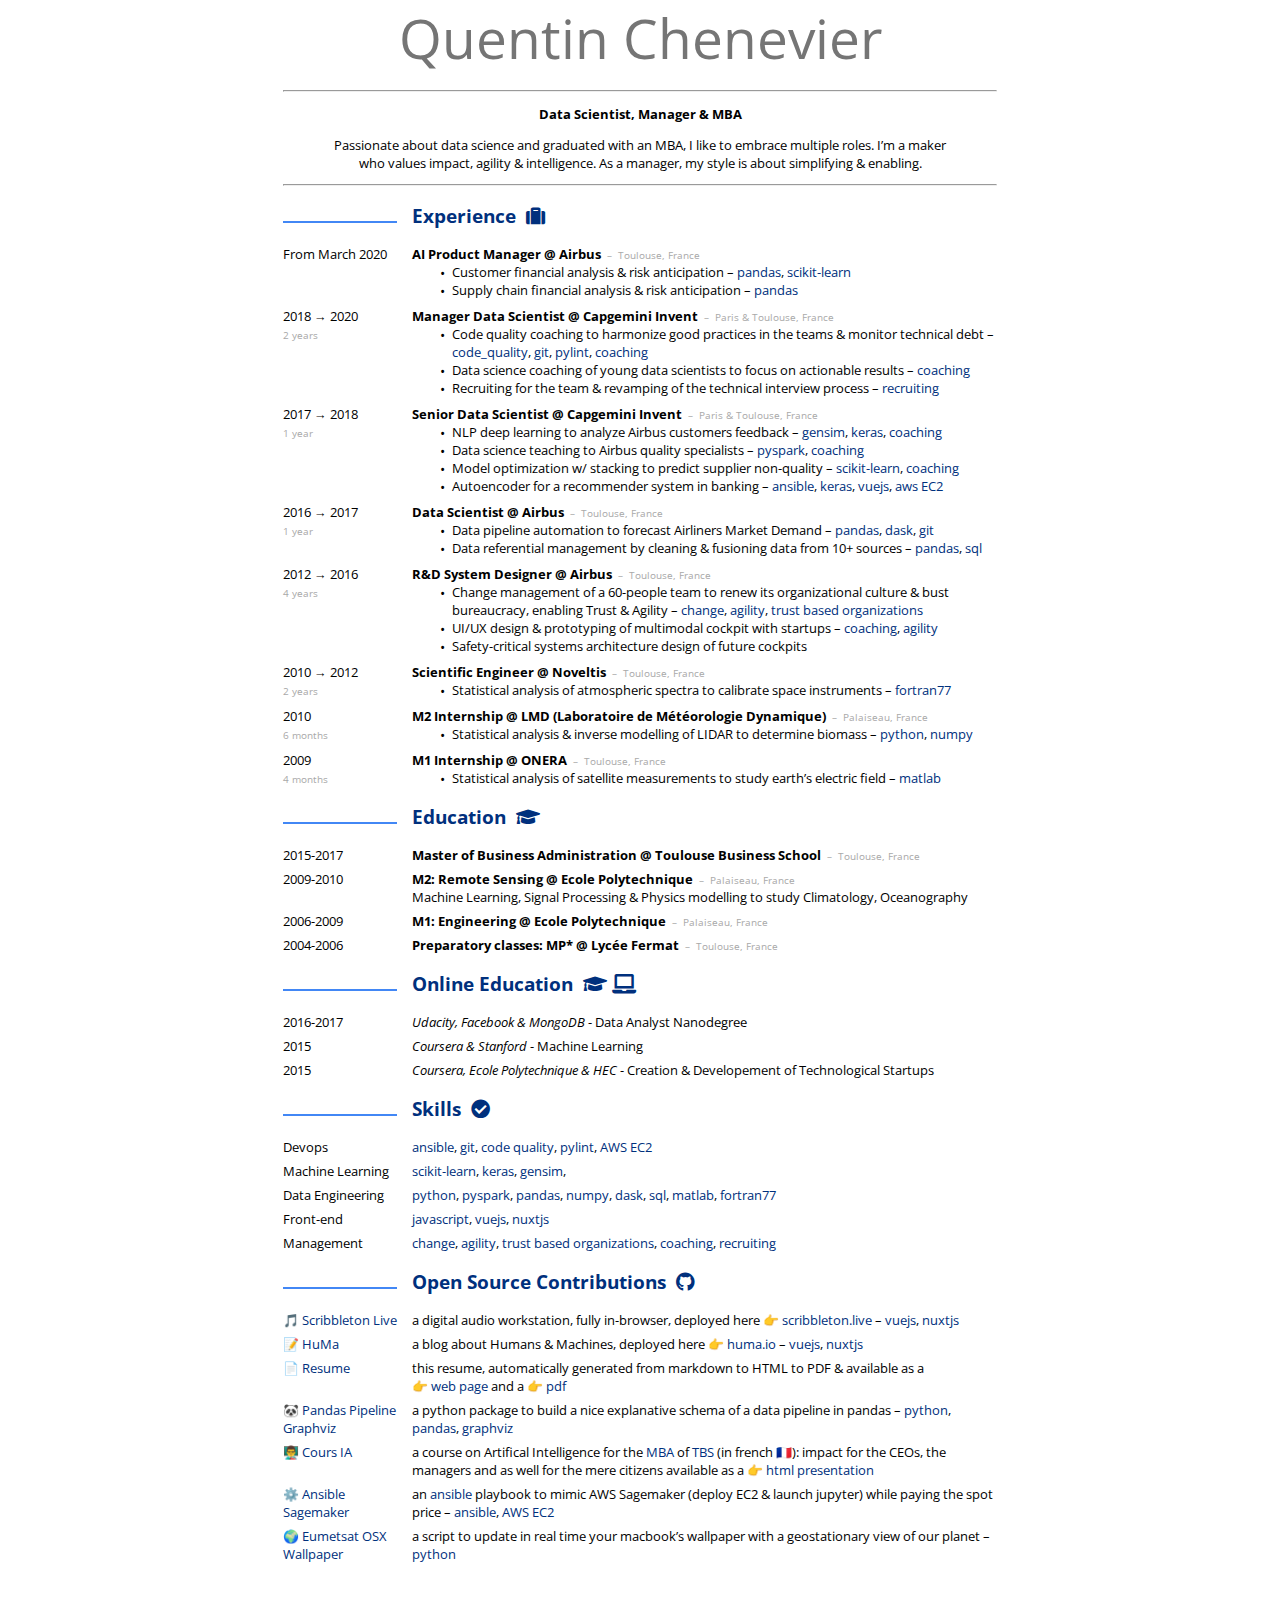
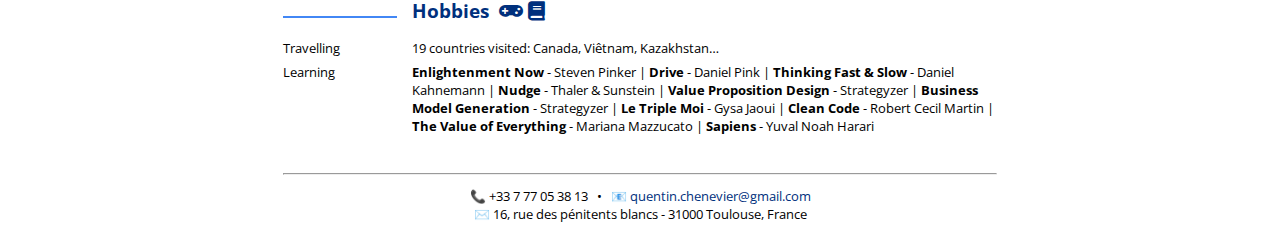
==== index.html @ 045be639 "2021 update" ====
<!DOCTYPE html>
<html xmlns="http://www.w3.org/1999/xhtml" lang="" xml:lang="">
<head>
  <meta charset="utf-8" />
  <meta name="generator" content="pandoc" />
  <meta name="viewport" content="width=device-width, initial-scale=1.0, user-scalable=yes" />
  <title>Quentin Chenevier</title>
  <style>
    code{white-space: pre-wrap;}
    span.smallcaps{font-variant: small-caps;}
    span.underline{text-decoration: underline;}
    div.column{display: inline-block; vertical-align: top; width: 50%;}
    div.hanging-indent{margin-left: 1.5em; text-indent: -1.5em;}
    ul.task-list{list-style: none;}
    .display.math{display: block; text-align: center; margin: 0.5rem auto;}
  </style>
  <link rel="stylesheet" href="style.css" />
  <link rel="stylesheet" href="https://cdnjs.cloudflare.com/ajax/libs/font-awesome/5.9.0/css/all.css" />
  <!--[if lt IE 9]>
    <script src="//cdnjs.cloudflare.com/ajax/libs/html5shiv/3.7.3/html5shiv-printshiv.min.js"></script>
  <![endif]-->
</head>
<body>
<header id="title-block-header">
<h1 class="title">Quentin Chenevier</h1>
</header>
<hr />
<blockquote>
<p><strong>Data Scientist, Manager &amp; MBA</strong></p>
</blockquote>
<!-- > Makers are today’s leaders ! Highly qualified engineer and project leader, I’m resourceful and enthusiast to tackle new challenges. I like to make, learn & share and to embrace multiple roles.
> Passionate about data science and graduated with an MBA from the Toulouse Business School since March 2018, I work my best to bring Intelligence to Humanity. -->
<blockquote>
<p>Passionate about data science and graduated with an MBA, I like to embrace multiple roles. I’m a maker who values impact, agility &amp; intelligence. As a manager, my style is about simplifying &amp; enabling.</p>
</blockquote>
<hr />
<h2 id="experience">Experience  <i class="fa fa-suitcase"></i></h2>
<dl>
<dt>From March 2020</dt>
<dd><p><strong>AI Product Manager @ Airbus</strong> <discrete> –  Toulouse, France</discrete></p>
<ul>
<li>Customer financial analysis &amp; risk anticipation – <a href="#python">pandas</a>, <a href="#scikit-learn">scikit-learn</a></li>
<li>Supply chain financial analysis &amp; risk anticipation – <a href="#python">pandas</a></li>
</ul>
</dd>
<dt>2018 → 2020 </br><discrete>2 years</discrete></dt>
<dd><p><strong>Manager Data Scientist @ Capgemini Invent</strong> <discrete> –  Paris &amp; Toulouse, France</discrete></p>
<ul>
<li>Code quality coaching to harmonize good practices in the teams &amp; monitor technical debt – <a href="#code_quality">code_quality</a>, <a href="#git">git</a>, <a href="#pylint">pylint</a>, <a href="#coaching">coaching</a></li>
<li>Data science coaching of young data scientists to focus on actionable results – <a href="#coaching">coaching</a></li>
<li>Recruiting for the team &amp; revamping of the technical interview process – <a href="#recruiting">recruiting</a></li>
</ul>
</dd>
<dt>2017 → 2018 </br><discrete>1 year</discrete></dt>
<dd><p><strong>Senior Data Scientist @ Capgemini Invent</strong> <discrete> –  Paris &amp; Toulouse, France</discrete></p>
<ul>
<li>NLP deep learning to analyze Airbus customers feedback – <a href="#gensim">gensim</a>, <a href="#keras">keras</a>, <a href="#coaching">coaching</a></li>
<li>Data science teaching to Airbus quality specialists – <a href="#pyspark">pyspark</a>, <a href="#coaching">coaching</a></li>
<li>Model optimization w/ stacking to predict supplier non-quality – <a href="#scikit-learn">scikit-learn</a>, <a href="#coaching">coaching</a></li>
<li>Autoencoder for a recommender system in banking – <a href="#ansible">ansible</a>, <a href="#keras">keras</a>, <a href="#vuejs">vuejs</a>, <a href="#aws">aws EC2</a></li>
</ul>
</dd>
<dt>2016 → 2017 </br><discrete>1 year</discrete></dt>
<dd><p><strong>Data Scientist @ Airbus</strong> <discrete> –  Toulouse, France</discrete></p>
<ul>
<li>Data pipeline automation to forecast Airliners Market Demand – <a href="#pandas">pandas</a>, <a href="#dask">dask</a>, <a href="#git">git</a></li>
<li>Data referential management by cleaning &amp; fusioning data from 10+ sources – <a href="#pandas">pandas</a>, <a href="#sql">sql</a></li>
</ul>
</dd>
<dt>2012 → 2016 </br><discrete>4 years</discrete></dt>
<dd><p><strong>R&amp;D System Designer @ Airbus</strong> <discrete> –  Toulouse, France</discrete></p>
<ul>
<li>Change management of a 60-people team to renew its organizational culture &amp; bust bureaucracy, enabling Trust &amp; Agility – <a href="#change">change</a>, <a href="#agility">agility</a>, <a href="#trust_based_organizations">trust based organizations</a></li>
<li>UI/UX design &amp; prototyping of multimodal cockpit with startups – <a href="#coaching">coaching</a>, <a href="#agility">agility</a></li>
<li>Safety-critical systems architecture design of future cockpits</li>
</ul>
</dd>
<dt>2010 → 2012 </br><discrete>2 years</discrete></dt>
<dd><p><strong>Scientific Engineer @ Noveltis</strong> <discrete> –  Toulouse, France</discrete></p>
<ul>
<li>Statistical analysis of atmospheric spectra to calibrate space instruments – <a href="#fortran77">fortran77</a></li>
</ul>
</dd>
<dt>2010 </br><discrete>6 months</discrete></dt>
<dd><p><strong>M2 Internship @ LMD (Laboratoire de Météorologie Dynamique)</strong> <discrete> –  Palaiseau, France</discrete></p>
<ul>
<li>Statistical analysis &amp; inverse modelling of LIDAR to determine biomass – <a href="#python">python</a>, <a href="#numpy">numpy</a></li>
</ul>
</dd>
<dt>2009 </br><discrete>4 months</discrete></dt>
<dd><p><strong>M1 Internship @ ONERA</strong> <discrete> –  Toulouse, France</discrete></p>
<ul>
<li>Statistical analysis of satellite measurements to study earth’s electric field – <a href="#matlab">matlab</a></li>
</ul>
</dd>
</dl>
<h2 id="education">Education  <i class="fa fa-graduation-cap"></i></h2>
<dl>
<dt>2015-2017</dt>
<dd><strong>Master of Business Administration @ Toulouse Business School</strong> <discrete> –  Toulouse, France</discrete>
</dd>
<dt>2009-2010</dt>
<dd><p><strong>M2: Remote Sensing @ Ecole Polytechnique</strong> <discrete> –  Palaiseau, France</discrete></p>
<p>Machine Learning, Signal Processing &amp; Physics modelling to study Climatology, Oceanography</p>
</dd>
<dt>2006-2009</dt>
<dd><strong>M1: Engineering @ Ecole Polytechnique</strong> <discrete> –  Palaiseau, France</discrete>
</dd>
<dt>2004-2006</dt>
<dd><strong>Preparatory classes: MP* @ Lycée Fermat</strong> <discrete> –  Toulouse, France</discrete>
</dd>
</dl>
<h2 id="online-education">Online Education  <i class="fa fa-graduation-cap"></i> <i class="fa fa-laptop"></i></h2>
<dl>
<dt>2016-2017</dt>
<dd><em>Udacity, Facebook &amp; MongoDB</em> - Data Analyst Nanodegree
</dd>
<dt>2015</dt>
<dd><em>Coursera &amp; Stanford</em> - Machine Learning
</dd>
<dt>2015</dt>
<dd><em>Coursera, Ecole Polytechnique &amp; HEC</em> - Creation &amp; Developement of Technological Startups
</dd>
</dl>
<h2 id="skills">Skills  <i class="fa fa-check-circle"></i></h2>
<dl>
<dt>Devops</dt>
<dd><a name="ansible">ansible</a>, <a name="git">git</a>, <a name="code_quality">code quality</a>, <a name="pylint">pylint</a>, <a name="aws">AWS EC2</a>
</dd>
<dt>Machine Learning</dt>
<dd><a name="scikit-learn">scikit-learn</a>, <a name="keras">keras</a>, <a name="gensim">gensim</a>,
</dd>
<dt>Data Engineering</dt>
<dd><a name="python">python</a>, <a name="pyspark">pyspark</a>, <a name="pandas">pandas</a>, <a name="numpy">numpy</a>, <a name="dask">dask</a>, <a name="sql">sql</a>, <a name="matlab">matlab</a>, <a name="fortran77">fortran77</a>
</dd>
<dt>Front-end</dt>
<dd><a name="javascript">javascript</a>, <a name="vuejs">vuejs</a>, <a name="nuxtjs">nuxtjs</a>
</dd>
<dt>Management</dt>
<dd><a name="change">change</a>, <a name="agility">agility</a>, <a name="trust_based_organizations">trust based organizations</a>, <a name="coaching">coaching</a>, <a name="recruiting">recruiting</a>  
</dd>
</dl>
<h2 id="open-source-contributions">Open Source Contributions  <i class="fab fa-github"></i></h2>
<dl>
<dt><a href="https://github.com/qchenevier/scribbleton-live">🎵 Scribbleton Live</a></dt>
<dd>a digital audio workstation, fully in-browser, deployed here <a href="https://scribbleton.live/">👉 scribbleton.live</a> – <a href="#vuejs">vuejs</a>, <a href="#nuxtjs">nuxtjs</a>
</dd>
<dt><a href="https://github.com/qchenevier/huma">📝 HuMa</a></dt>
<dd>a blog about Humans &amp; Machines, deployed here <a href="https://huma.io/">👉 huma.io</a> – <a href="#vuejs">vuejs</a>, <a href="#nuxtjs">nuxtjs</a>
</dd>
<dt><a href="https://github.com/qchenevier/resume">📄 Resume</a></dt>
<dd>this resume, automatically generated from markdown to HTML to PDF &amp; available as a <a href="https://raw.githack.com/qchenevier/resume/master/resume.html">👉 web page</a> and a <a href="https://raw.githubusercontent.com/qchenevier/resume/master/resume.pdf">👉 pdf</a>
</dd>
<dt><a href="https://github.com/qchenevier/pandas-pipeline-graphviz">🐼 Pandas Pipeline Graphviz</a></dt>
<dd>a python package to build a nice explanative schema of a data pipeline in pandas – <a href="#python">python</a>, <a href="#pandas">pandas</a>, <a href="#graphviz">graphviz</a>
</dd>
<dt><a href="https://github.com/qchenevier/cours-IA">👨‍🏫 Cours IA</a></dt>
<dd>a course on Artifical Intelligence for the <a href="https://www.tbs-education.fr/formation/global-executive-mba/">MBA</a> of <a href="https://www.tbs-education.fr/">TBS</a> (in french 🇫🇷): impact for the CEOs, the managers and as well for the mere citizens available as a <a href="https://qchenevier.github.io/cours-IA/cours_12h_presentiel.html">👉 html presentation</a>
</dd>
<dt><a href="https://github.com/qchenevier/ansible_sagemaker">⚙️ Ansible Sagemaker</a></dt>
<dd>an <a href="https://github.com/ansible/ansible">ansible</a> playbook to mimic AWS Sagemaker (deploy EC2 &amp; launch jupyter) while paying the spot price – <a href="#ansible">ansible</a>, <a href="#aws">AWS EC2</a>
</dd>
<dt><a href="https://github.com/qchenevier/eumetsat-osx-wallpaper">🌍 Eumetsat OSX Wallpaper</a></dt>
<dd>a script to update in real time your macbook’s wallpaper with a geostationary view of our planet – <a href="#python">python</a> </br> 
</dd>
</dl>
<h2 id="hobbies">Hobbies  <i class="fa fa-gamepad"></i> <i class="fa fa-book"></i></h2>
<dl>
<dt>Travelling</dt>
<dd>19 countries visited: Canada, Viêtnam, Kazakhstan…
</dd>
<dt>Learning</dt>
<dd><strong>Enlightenment Now</strong> - Steven Pinker | <strong>Drive</strong> - Daniel Pink | <strong>Thinking Fast &amp; Slow</strong> - Daniel Kahnemann | <strong>Nudge</strong> - Thaler &amp; Sunstein | <strong>Value Proposition Design</strong> - Strategyzer | <strong>Business Model Generation</strong> - Strategyzer | <strong>Le Triple Moi</strong> - Gysa Jaoui | <strong>Clean Code</strong> - Robert Cecil Martin | <strong>The Value of Everything</strong> - Mariana Mazzucato | <strong>Sapiens</strong> - Yuval Noah Harari
</dd>
</dl>
<p><br></p>
<hr />
<blockquote>
<p>📞 +33 7 77 05 38 13   •   📧 <a href="mailto:quentin.chenevier@gmail.com">quentin.chenevier@gmail.com</a><br />
✉️ 16, rue des pénitents blancs - 31000 Toulouse, France</p>
</blockquote>
</body>
</html>
---- style.css ----
@import url('https://fonts.googleapis.com/css?family=Open+Sans:400,700');

@page {
    size: A4;
    margin-top: 1cm;
    margin-bottom: 0cm;
    margin-left: 0cm;
    margin-right: 0cm;
}

body {
    font-family: 'Open Sans', sans-serif;
    font-size: 80%;
    font-weight: 400;
    width: 714px;
    margin: auto;
    padding-left: 40px;
    padding-right: 40px;
    background: #FFFFFF;
}


/* Title of the resume */
h1 {
    font-size: 55px;
    color: #757575;
    text-align: center;
    margin-bottom: 15px;
    margin-top: 0px;
    font-weight: normal;
}

/* Titles of categories */
h2 {
    color: #00307d;
}

/* There is a bar just before each category */
h2:before {
    content: "";
    display: inline-block;
    margin-right: 2%;
    width: 16%;
    height: 2px;
    background-color: #4287f5;
}

/* Definitions */
dl {
    page-break-inside: avoid !important;
}

dt {
    float: left;
    clear: left;
    width: 17%;
    margin-top: 0px;
}

dd {
    margin-top: 0px;
    margin-bottom: 6px;
    margin-left: 18%;
}

p {
    margin-top: 0px;
    margin-bottom: 0px;
}

discrete, .discrete {
    color: darkgrey;
    font-size: 80%;
}

/* Blockquotes */
blockquote {
    border-left: 0px;
    text-align: center
}

/* Links */
a {
    text-decoration: none;
    color: #00307d;
}
a:hover, a:active {
    text-decoration: underline;
}

/* Horizontal separators */
hr {
    color: #A6A6A6;
}

ul {
    margin-bottom: 8px;
}

li {
    list-style-type: none;
    position: relative;    /* It is required for setting position to absolute in the next rule. */
}

li::before {
    content: '\2022';      /* Unicode for • character */
    position: absolute;
    left: -0.8em;          /* Adjust this value so that it appears where you want. */
    font-size: 1.1em;      /* Adjust this value so that it appears what size you want. */
}
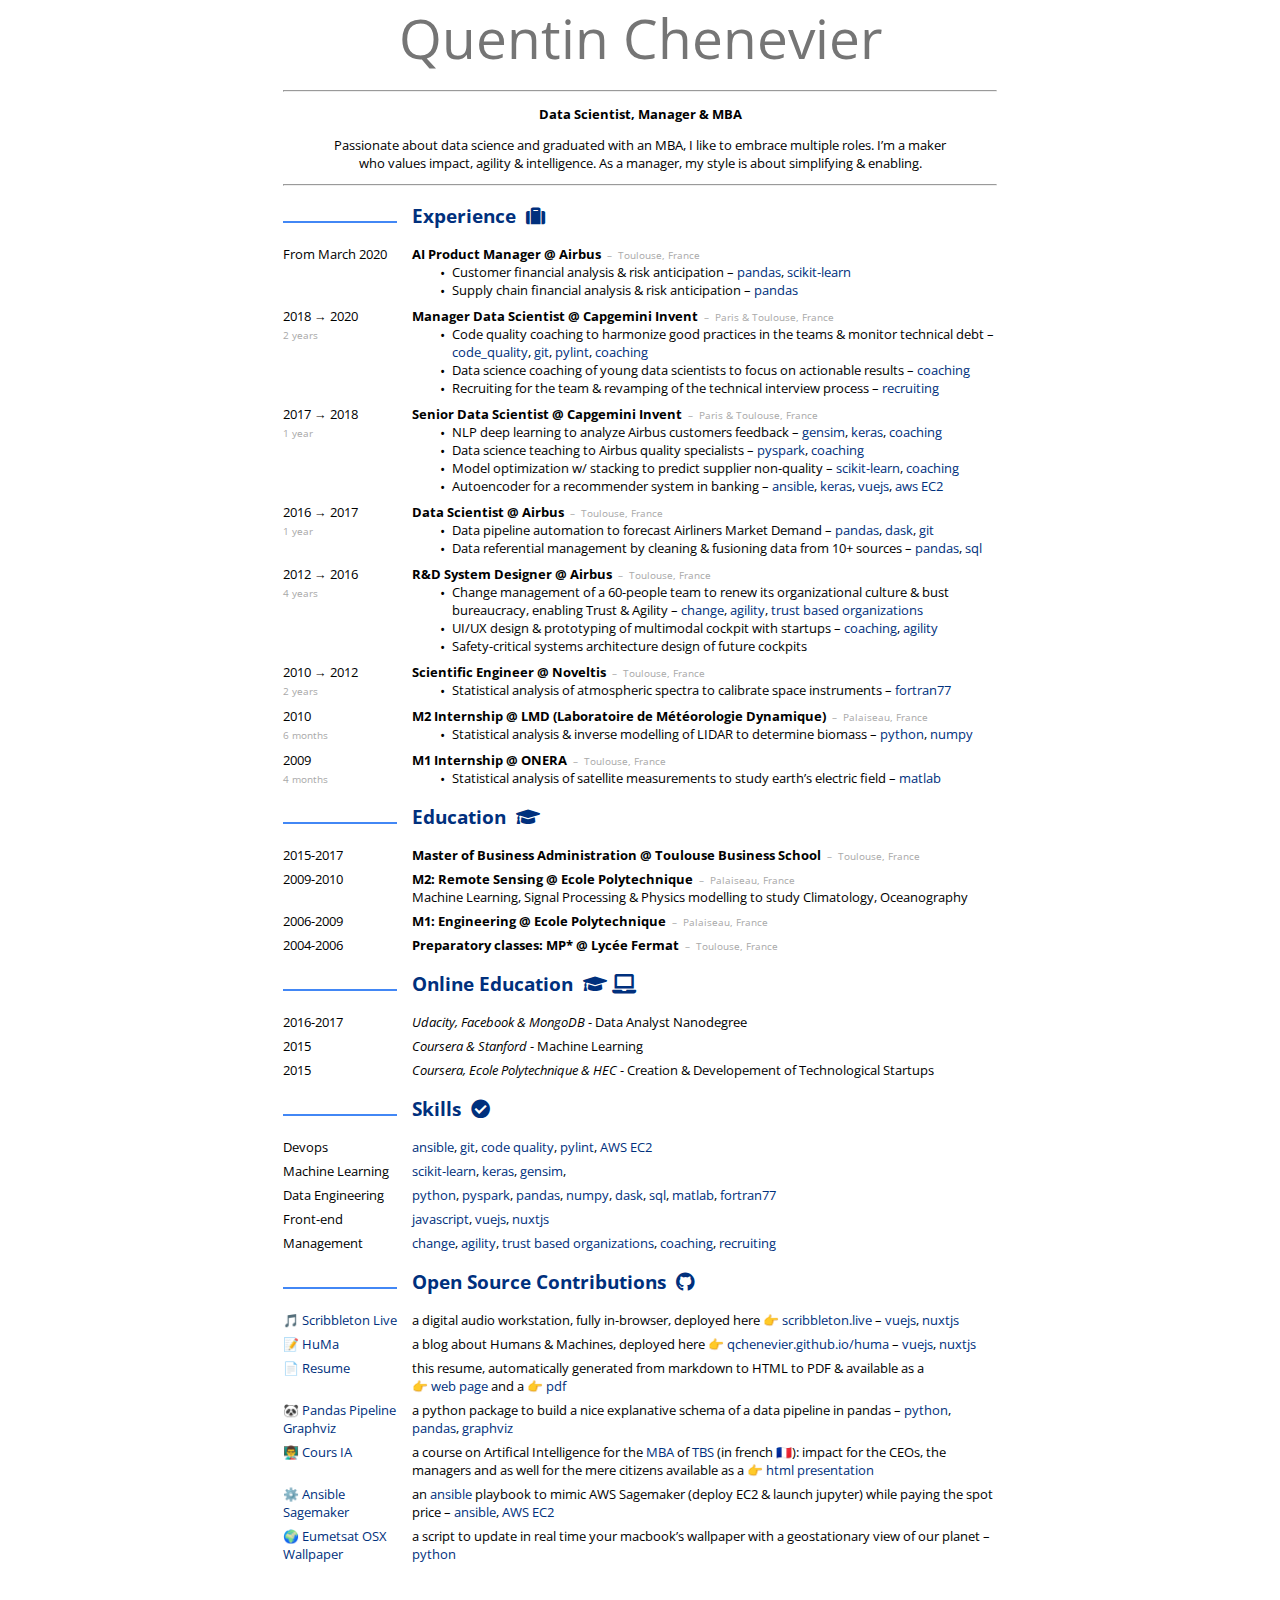
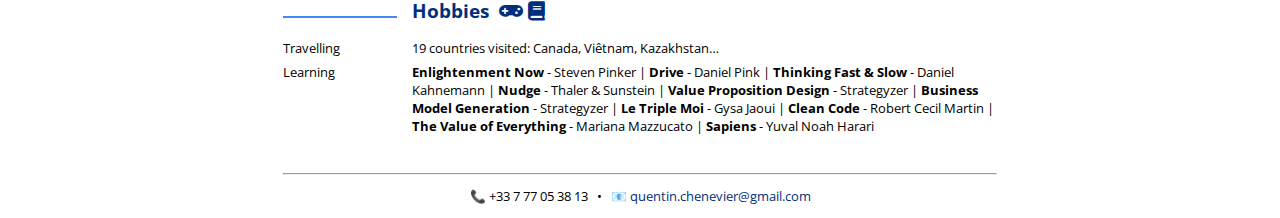
==== commit 10769442: "end of 2021 update" ====
--- a/index.html
+++ b/index.html
@@ -28,8 +28,6 @@
 <blockquote>
 <p><strong>Data Scientist, Manager &amp; MBA</strong></p>
 </blockquote>
-<!-- > Makers are today’s leaders ! Highly qualified engineer and project leader, I’m resourceful and enthusiast to tackle new challenges. I like to make, learn & share and to embrace multiple roles.
-> Passionate about data science and graduated with an MBA from the Toulouse Business School since March 2018, I work my best to bring Intelligence to Humanity. -->
 <blockquote>
 <p>Passionate about data science and graduated with an MBA, I like to embrace multiple roles. I’m a maker who values impact, agility &amp; intelligence. As a manager, my style is about simplifying &amp; enabling.</p>
 </blockquote>
@@ -146,7 +144,7 @@
 <dd>a digital audio workstation, fully in-browser, deployed here <a href="https://scribbleton.live/">👉 scribbleton.live</a> – <a href="#vuejs">vuejs</a>, <a href="#nuxtjs">nuxtjs</a>
 </dd>
 <dt><a href="https://github.com/qchenevier/huma">📝 HuMa</a></dt>
-<dd>a blog about Humans &amp; Machines, deployed here <a href="https://huma.io/">👉 huma.io</a> – <a href="#vuejs">vuejs</a>, <a href="#nuxtjs">nuxtjs</a>
+<dd>a blog about Humans &amp; Machines, deployed here <a href="https://qchenevier.github.io/huma/">👉 qchenevier.github.io/huma</a> – <a href="#vuejs">vuejs</a>, <a href="#nuxtjs">nuxtjs</a>
 </dd>
 <dt><a href="https://github.com/qchenevier/resume">📄 Resume</a></dt>
 <dd>this resume, automatically generated from markdown to HTML to PDF &amp; available as a <a href="https://raw.githack.com/qchenevier/resume/master/resume.html">👉 web page</a> and a <a href="https://raw.githubusercontent.com/qchenevier/resume/master/resume.pdf">👉 pdf</a>
@@ -177,7 +175,7 @@
 <hr />
 <blockquote>
 <p>📞 +33 7 77 05 38 13   •   📧 <a href="mailto:quentin.chenevier@gmail.com">quentin.chenevier@gmail.com</a><br />
-✉️ 16, rue des pénitents blancs - 31000 Toulouse, France</p>
+</p>
 </blockquote>
 </body>
 </html>
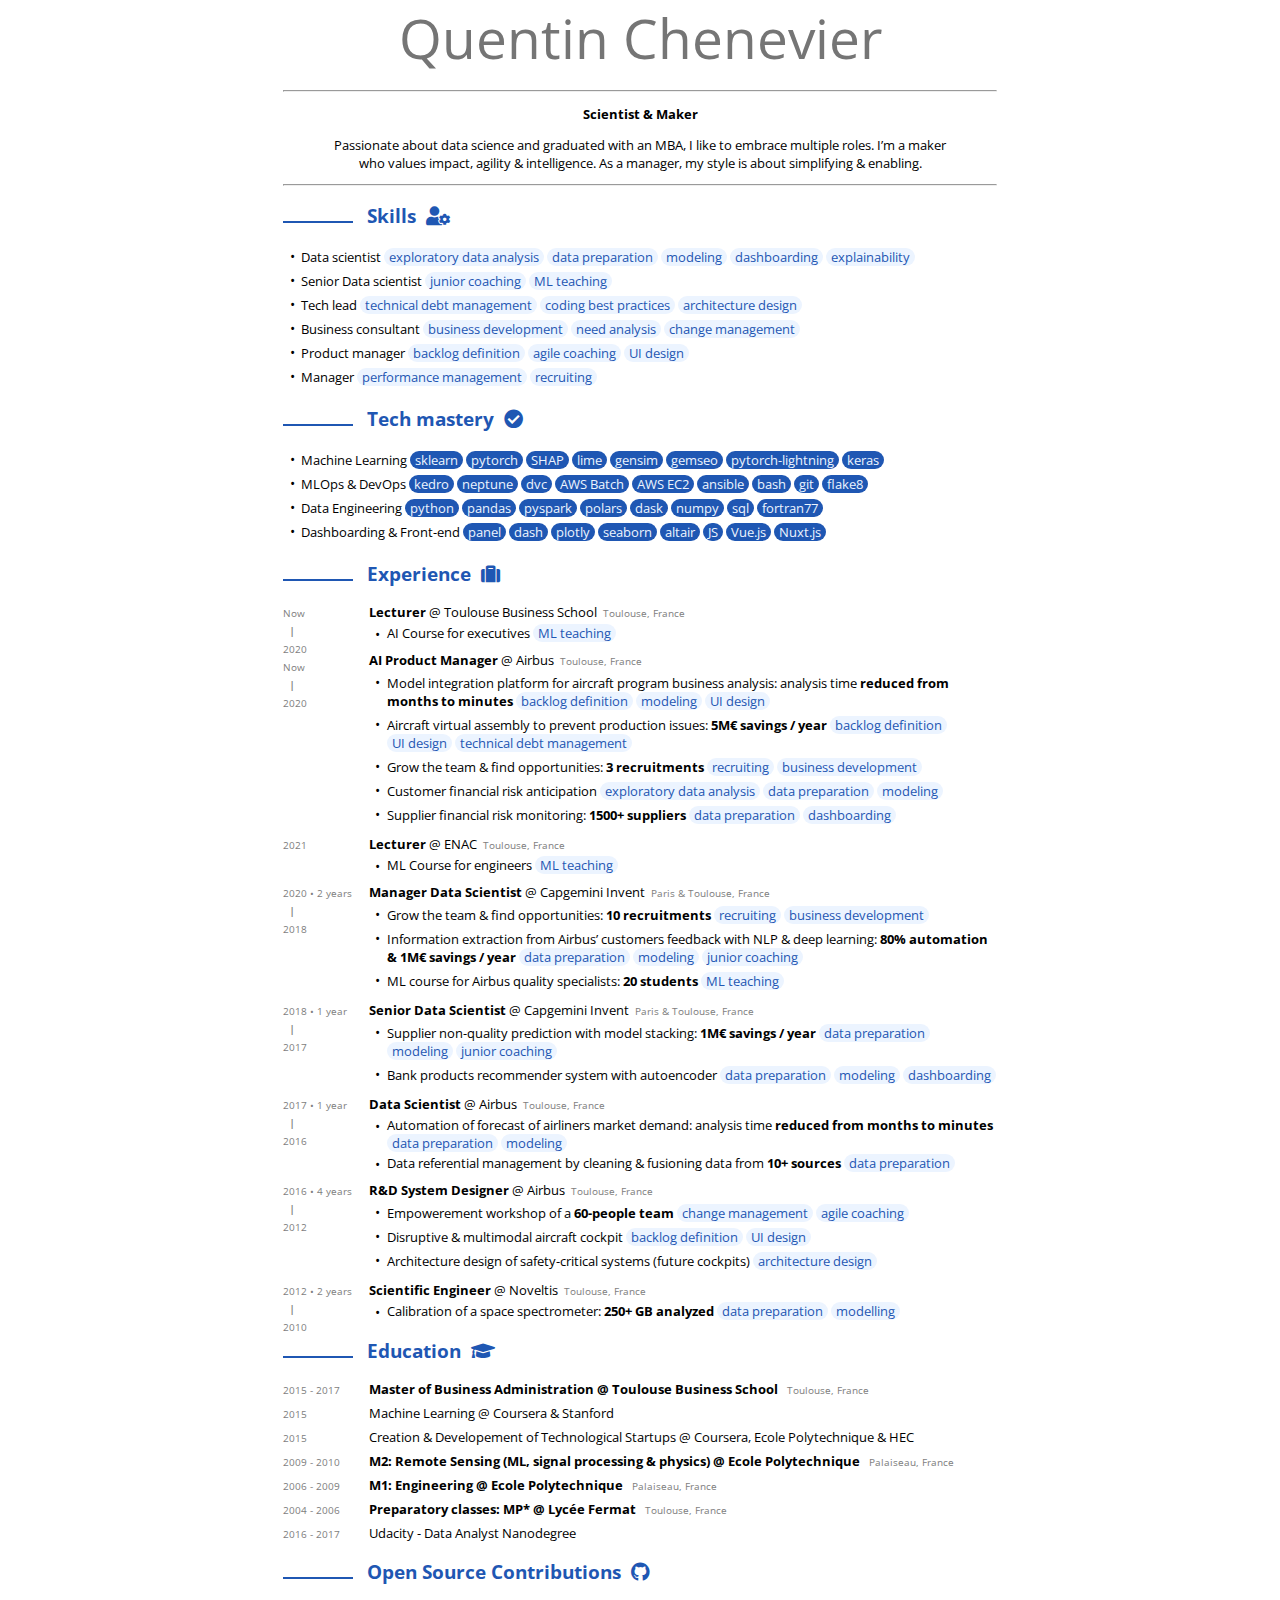
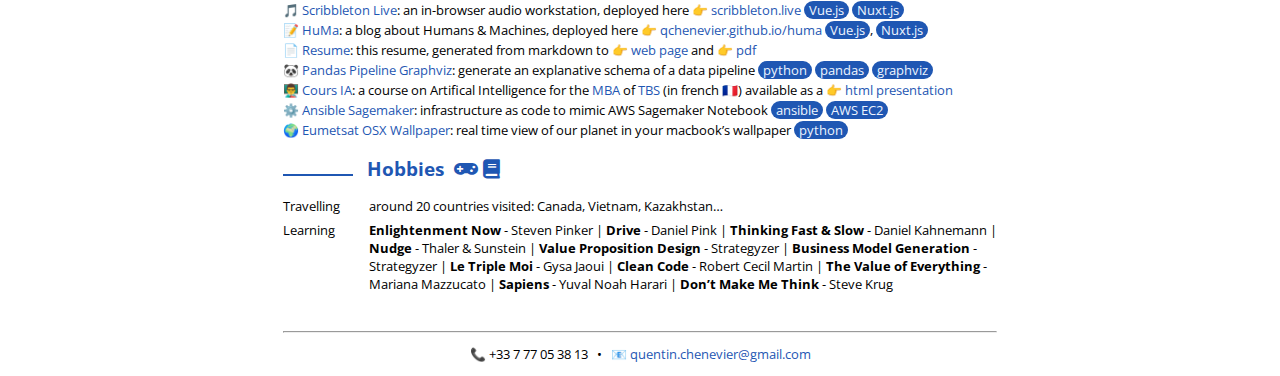
==== commit c92b38fe: "update 2022" ====
--- a/index.html
+++ b/index.html
@@ -26,149 +26,128 @@
 </header>
 <hr />
 <blockquote>
-<p><strong>Data Scientist, Manager &amp; MBA</strong></p>
+<p><strong>Scientist &amp; Maker</strong></p>
 </blockquote>
 <blockquote>
 <p>Passionate about data science and graduated with an MBA, I like to embrace multiple roles. I’m a maker who values impact, agility &amp; intelligence. As a manager, my style is about simplifying &amp; enabling.</p>
 </blockquote>
 <hr />
+<h2 id="skills">Skills  <i class="fas fa-user-cog"></i></h2>
+<ul>
+<li><p>Data scientist <sk>exploratory data analysis</sk> <sk>data preparation</sk> <sk>modeling</sk> <sk>dashboarding</sk> <sk>explainability</sk></p></li>
+<li><p>Senior Data scientist <sk>junior coaching</sk> <sk>ML teaching</sk></p></li>
+<li><p>Tech lead <sk>technical debt management</sk> <sk>coding best practices</sk> <sk>architecture design</sk></p></li>
+<li><p>Business consultant <sk>business development</sk> <sk>need analysis</sk> <sk>change management</sk></p></li>
+<li><p>Product manager <sk>backlog definition</sk> <sk>agile coaching</sk> <sk>UI design</sk></p></li>
+<li><p>Manager <sk>performance management</sk> <sk>recruiting</sk></p></li>
+</ul>
+<h2 id="tech-mastery">Tech mastery  <i class="fa fa-check-circle"></i></h2>
+<ul>
+<li><p>Machine Learning <tk>sklearn</tk> <tk>pytorch</tk> <tk>SHAP</tk> <tk>lime</tk> <tk>gensim</tk> <tk>gemseo</tk> <tk>pytorch-lightning</tk> <tk>keras</tk></p></li>
+<li><p>MLOps &amp; DevOps <tk>kedro</tk> <tk>neptune</tk> <tk>dvc</tk> <tk>AWS Batch</tk> <tk>AWS EC2</tk> <tk>ansible</tk> <tk>bash</tk> <tk>git</tk> <tk>flake8</tk></p></li>
+<li><p>Data Engineering <tk>python</tk> <tk>pandas</tk> <tk>pyspark</tk> <tk>polars</tk> <tk>dask</tk> <tk>numpy</tk> <tk>sql</tk> <tk>fortran77</tk></p></li>
+<li><p>Dashboarding &amp; Front-end <tk>panel</tk> <tk>dash</tk> <tk>plotly</tk> <tk>seaborn</tk> <tk>altair</tk> <tk>JS</tk> <tk>Vue.js</tk> <tk>Nuxt.js</tk></p></li>
+</ul>
 <h2 id="experience">Experience  <i class="fa fa-suitcase"></i></h2>
 <dl>
-<dt>From March 2020</dt>
-<dd><p><strong>AI Product Manager @ Airbus</strong> <discrete> –  Toulouse, France</discrete></p>
+<dt><date>Now</br>⎹</br>2020</date></dt>
+<dd><p><strong>Lecturer</strong> @ Toulouse Business School<lite>Toulouse, France</lite></p>
 <ul>
-<li>Customer financial analysis &amp; risk anticipation – <a href="#python">pandas</a>, <a href="#scikit-learn">scikit-learn</a></li>
-<li>Supply chain financial analysis &amp; risk anticipation – <a href="#python">pandas</a></li>
+<li>AI Course for executives <sk>ML teaching</sk></li>
 </ul>
 </dd>
-<dt>2018 → 2020 </br><discrete>2 years</discrete></dt>
-<dd><p><strong>Manager Data Scientist @ Capgemini Invent</strong> <discrete> –  Paris &amp; Toulouse, France</discrete></p>
+<dt><date>Now</br>⎹</br>2020</date></dt>
+<dd><p><strong>AI Product Manager</strong> @ Airbus<lite>Toulouse, France</lite></p>
 <ul>
-<li>Code quality coaching to harmonize good practices in the teams &amp; monitor technical debt – <a href="#code_quality">code_quality</a>, <a href="#git">git</a>, <a href="#pylint">pylint</a>, <a href="#coaching">coaching</a></li>
-<li>Data science coaching of young data scientists to focus on actionable results – <a href="#coaching">coaching</a></li>
-<li>Recruiting for the team &amp; revamping of the technical interview process – <a href="#recruiting">recruiting</a></li>
+<li><p>Model integration platform for aircraft program business analysis: analysis time <strong>reduced from months to minutes</strong> <sk>backlog definition</sk> <sk>modeling</sk> <sk>UI design</sk></p></li>
+<li><p>Aircraft virtual assembly to prevent production issues: <strong>5M€ savings / year</strong> <sk>backlog definition</sk> <sk>UI design</sk> <sk>technical debt management</sk></p></li>
+<li><p>Grow the team &amp; find opportunities: <strong>3 recruitments</strong> <sk>recruiting</sk> <sk>business development</sk></p></li>
+<li><p>Customer financial risk anticipation <sk>exploratory data analysis</sk> <sk>data preparation</sk> <sk>modeling</sk></p></li>
+<li><p>Supplier financial risk monitoring: <strong>1500+ suppliers</strong> <sk>data preparation</sk> <sk>dashboarding</sk></p></li>
 </ul>
 </dd>
-<dt>2017 → 2018 </br><discrete>1 year</discrete></dt>
-<dd><p><strong>Senior Data Scientist @ Capgemini Invent</strong> <discrete> –  Paris &amp; Toulouse, France</discrete></p>
+<dt><date>2021</date></dt>
+<dd><p><strong>Lecturer</strong> @ ENAC<lite>Toulouse, France</lite></p>
 <ul>
-<li>NLP deep learning to analyze Airbus customers feedback – <a href="#gensim">gensim</a>, <a href="#keras">keras</a>, <a href="#coaching">coaching</a></li>
-<li>Data science teaching to Airbus quality specialists – <a href="#pyspark">pyspark</a>, <a href="#coaching">coaching</a></li>
-<li>Model optimization w/ stacking to predict supplier non-quality – <a href="#scikit-learn">scikit-learn</a>, <a href="#coaching">coaching</a></li>
-<li>Autoencoder for a recommender system in banking – <a href="#ansible">ansible</a>, <a href="#keras">keras</a>, <a href="#vuejs">vuejs</a>, <a href="#aws">aws EC2</a></li>
+<li>ML Course for engineers <sk>ML teaching</sk></li>
 </ul>
 </dd>
-<dt>2016 → 2017 </br><discrete>1 year</discrete></dt>
-<dd><p><strong>Data Scientist @ Airbus</strong> <discrete> –  Toulouse, France</discrete></p>
+<dt><date>2020 • 2 years</br>⎹</br>2018</date></dt>
+<dd><p><strong>Manager Data Scientist</strong> @ Capgemini Invent<lite>Paris &amp; Toulouse, France</lite></p>
 <ul>
-<li>Data pipeline automation to forecast Airliners Market Demand – <a href="#pandas">pandas</a>, <a href="#dask">dask</a>, <a href="#git">git</a></li>
-<li>Data referential management by cleaning &amp; fusioning data from 10+ sources – <a href="#pandas">pandas</a>, <a href="#sql">sql</a></li>
+<li><p>Grow the team &amp; find opportunities: <strong>10 recruitments</strong> <sk>recruiting</sk> <sk>business development</sk></p></li>
+<li><p>Information extraction from Airbus’ customers feedback with NLP &amp; deep learning: <strong>80% automation &amp; 1M€ savings / year</strong> <sk>data preparation</sk> <sk>modeling</sk> <sk>junior coaching</sk></p></li>
+<li><p>ML course for Airbus quality specialists: <strong>20 students</strong> <sk>ML teaching</sk></p></li>
 </ul>
 </dd>
-<dt>2012 → 2016 </br><discrete>4 years</discrete></dt>
-<dd><p><strong>R&amp;D System Designer @ Airbus</strong> <discrete> –  Toulouse, France</discrete></p>
+<dt><date>2018 • 1 year</br>⎹</br>2017</date></dt>
+<dd><p><strong>Senior Data Scientist</strong> @ Capgemini Invent<lite>Paris &amp; Toulouse, France</lite></p>
 <ul>
-<li>Change management of a 60-people team to renew its organizational culture &amp; bust bureaucracy, enabling Trust &amp; Agility – <a href="#change">change</a>, <a href="#agility">agility</a>, <a href="#trust_based_organizations">trust based organizations</a></li>
-<li>UI/UX design &amp; prototyping of multimodal cockpit with startups – <a href="#coaching">coaching</a>, <a href="#agility">agility</a></li>
-<li>Safety-critical systems architecture design of future cockpits</li>
+<li><p>Supplier non-quality prediction with model stacking: <strong>1M€ savings / year</strong> <sk>data preparation</sk> <sk>modeling</sk> <sk>junior coaching</sk></p></li>
+<li><p>Bank products recommender system with autoencoder <sk>data preparation</sk> <sk>modeling</sk> <sk>dashboarding</sk></p></li>
 </ul>
 </dd>
-<dt>2010 → 2012 </br><discrete>2 years</discrete></dt>
-<dd><p><strong>Scientific Engineer @ Noveltis</strong> <discrete> –  Toulouse, France</discrete></p>
+<dt><date>2017 • 1 year</br>⎹</br>2016</date></dt>
+<dd><p><strong>Data Scientist</strong> @ Airbus<lite>Toulouse, France</lite></p>
 <ul>
-<li>Statistical analysis of atmospheric spectra to calibrate space instruments – <a href="#fortran77">fortran77</a></li>
+<li>Automation of forecast of airliners market demand: analysis time <strong>reduced from months to minutes</strong> <sk>data preparation</sk> <sk>modeling</sk></li>
+<li>Data referential management by cleaning &amp; fusioning data from <strong>10+ sources</strong> <sk>data preparation</sk></li>
 </ul>
 </dd>
-<dt>2010 </br><discrete>6 months</discrete></dt>
-<dd><p><strong>M2 Internship @ LMD (Laboratoire de Météorologie Dynamique)</strong> <discrete> –  Palaiseau, France</discrete></p>
+<dt><date>2016 • 4 years</br>⎹</br>2012</date></dt>
+<dd><p><strong>R&amp;D System Designer</strong> @ Airbus<lite>Toulouse, France</lite></p>
 <ul>
-<li>Statistical analysis &amp; inverse modelling of LIDAR to determine biomass – <a href="#python">python</a>, <a href="#numpy">numpy</a></li>
+<li><p>Empowerement workshop of a <strong>60-people team</strong> <sk>change management</sk> <sk>agile coaching</sk></p></li>
+<li><p>Disruptive &amp; multimodal aircraft cockpit <sk>backlog definition</sk> <sk>UI design</sk></p></li>
+<li><p>Architecture design of safety-critical systems (future cockpits) <sk>architecture design</sk></p></li>
 </ul>
 </dd>
-<dt>2009 </br><discrete>4 months</discrete></dt>
-<dd><p><strong>M1 Internship @ ONERA</strong> <discrete> –  Toulouse, France</discrete></p>
+<dt><date>2012 • 2 years</br>⎹</br>2010</date></dt>
+<dd><p><strong>Scientific Engineer</strong> @ Noveltis<lite>Toulouse, France</lite></p>
 <ul>
-<li>Statistical analysis of satellite measurements to study earth’s electric field – <a href="#matlab">matlab</a></li>
+<li>Calibration of a space spectrometer: <strong>250+ GB analyzed</strong> <sk>data preparation</sk> <sk>modelling</sk></li>
 </ul>
 </dd>
 </dl>
 <h2 id="education">Education  <i class="fa fa-graduation-cap"></i></h2>
 <dl>
-<dt>2015-2017</dt>
-<dd><strong>Master of Business Administration @ Toulouse Business School</strong> <discrete> –  Toulouse, France</discrete>
+<dt><date>2015 - 2017</date></dt>
+<dd><strong>Master of Business Administration @ Toulouse Business School</strong> <lite>Toulouse, France</lite>
 </dd>
-<dt>2009-2010</dt>
-<dd><p><strong>M2: Remote Sensing @ Ecole Polytechnique</strong> <discrete> –  Palaiseau, France</discrete></p>
-<p>Machine Learning, Signal Processing &amp; Physics modelling to study Climatology, Oceanography</p>
+<dt><date>2015</date></dt>
+<dd>Machine Learning @ Coursera &amp; Stanford
 </dd>
-<dt>2006-2009</dt>
-<dd><strong>M1: Engineering @ Ecole Polytechnique</strong> <discrete> –  Palaiseau, France</discrete>
+<dt><date>2015</date></dt>
+<dd>Creation &amp; Developement of Technological Startups @ Coursera, Ecole Polytechnique &amp; HEC
 </dd>
-<dt>2004-2006</dt>
-<dd><strong>Preparatory classes: MP* @ Lycée Fermat</strong> <discrete> –  Toulouse, France</discrete>
+<dt><date>2009 - 2010</date></dt>
+<dd><strong>M2: Remote Sensing (ML, signal processing &amp; physics) @ Ecole Polytechnique</strong> <lite>Palaiseau, France</lite>
 </dd>
-</dl>
-<h2 id="online-education">Online Education  <i class="fa fa-graduation-cap"></i> <i class="fa fa-laptop"></i></h2>
-<dl>
-<dt>2016-2017</dt>
-<dd><em>Udacity, Facebook &amp; MongoDB</em> - Data Analyst Nanodegree
+<dt><date>2006 - 2009</date></dt>
+<dd><strong>M1: Engineering @ Ecole Polytechnique</strong> <lite>Palaiseau, France</lite>
 </dd>
-<dt>2015</dt>
-<dd><em>Coursera &amp; Stanford</em> - Machine Learning
+<dt><date>2004 - 2006</date></dt>
+<dd><strong>Preparatory classes: MP* @ Lycée Fermat</strong> <lite>Toulouse, France</lite>
 </dd>
-<dt>2015</dt>
-<dd><em>Coursera, Ecole Polytechnique &amp; HEC</em> - Creation &amp; Developement of Technological Startups
-</dd>
-</dl>
-<h2 id="skills">Skills  <i class="fa fa-check-circle"></i></h2>
-<dl>
-<dt>Devops</dt>
-<dd><a name="ansible">ansible</a>, <a name="git">git</a>, <a name="code_quality">code quality</a>, <a name="pylint">pylint</a>, <a name="aws">AWS EC2</a>
-</dd>
-<dt>Machine Learning</dt>
-<dd><a name="scikit-learn">scikit-learn</a>, <a name="keras">keras</a>, <a name="gensim">gensim</a>,
-</dd>
-<dt>Data Engineering</dt>
-<dd><a name="python">python</a>, <a name="pyspark">pyspark</a>, <a name="pandas">pandas</a>, <a name="numpy">numpy</a>, <a name="dask">dask</a>, <a name="sql">sql</a>, <a name="matlab">matlab</a>, <a name="fortran77">fortran77</a>
-</dd>
-<dt>Front-end</dt>
-<dd><a name="javascript">javascript</a>, <a name="vuejs">vuejs</a>, <a name="nuxtjs">nuxtjs</a>
-</dd>
-<dt>Management</dt>
-<dd><a name="change">change</a>, <a name="agility">agility</a>, <a name="trust_based_organizations">trust based organizations</a>, <a name="coaching">coaching</a>, <a name="recruiting">recruiting</a>  
+<dt><date>2016 - 2017</date></dt>
+<dd>Udacity - Data Analyst Nanodegree
 </dd>
 </dl>
 <h2 id="open-source-contributions">Open Source Contributions  <i class="fab fa-github"></i></h2>
-<dl>
-<dt><a href="https://github.com/qchenevier/scribbleton-live">🎵 Scribbleton Live</a></dt>
-<dd>a digital audio workstation, fully in-browser, deployed here <a href="https://scribbleton.live/">👉 scribbleton.live</a> – <a href="#vuejs">vuejs</a>, <a href="#nuxtjs">nuxtjs</a>
-</dd>
-<dt><a href="https://github.com/qchenevier/huma">📝 HuMa</a></dt>
-<dd>a blog about Humans &amp; Machines, deployed here <a href="https://qchenevier.github.io/huma/">👉 qchenevier.github.io/huma</a> – <a href="#vuejs">vuejs</a>, <a href="#nuxtjs">nuxtjs</a>
-</dd>
-<dt><a href="https://github.com/qchenevier/resume">📄 Resume</a></dt>
-<dd>this resume, automatically generated from markdown to HTML to PDF &amp; available as a <a href="https://raw.githack.com/qchenevier/resume/master/resume.html">👉 web page</a> and a <a href="https://raw.githubusercontent.com/qchenevier/resume/master/resume.pdf">👉 pdf</a>
-</dd>
-<dt><a href="https://github.com/qchenevier/pandas-pipeline-graphviz">🐼 Pandas Pipeline Graphviz</a></dt>
-<dd>a python package to build a nice explanative schema of a data pipeline in pandas – <a href="#python">python</a>, <a href="#pandas">pandas</a>, <a href="#graphviz">graphviz</a>
-</dd>
-<dt><a href="https://github.com/qchenevier/cours-IA">👨‍🏫 Cours IA</a></dt>
-<dd>a course on Artifical Intelligence for the <a href="https://www.tbs-education.fr/formation/global-executive-mba/">MBA</a> of <a href="https://www.tbs-education.fr/">TBS</a> (in french 🇫🇷): impact for the CEOs, the managers and as well for the mere citizens available as a <a href="https://qchenevier.github.io/cours-IA/cours_12h_presentiel.html">👉 html presentation</a>
-</dd>
-<dt><a href="https://github.com/qchenevier/ansible_sagemaker">⚙️ Ansible Sagemaker</a></dt>
-<dd>an <a href="https://github.com/ansible/ansible">ansible</a> playbook to mimic AWS Sagemaker (deploy EC2 &amp; launch jupyter) while paying the spot price – <a href="#ansible">ansible</a>, <a href="#aws">AWS EC2</a>
-</dd>
-<dt><a href="https://github.com/qchenevier/eumetsat-osx-wallpaper">🌍 Eumetsat OSX Wallpaper</a></dt>
-<dd>a script to update in real time your macbook’s wallpaper with a geostationary view of our planet – <a href="#python">python</a> </br> 
-</dd>
-</dl>
+<p><a href="https://github.com/qchenevier/scribbleton-live">🎵 Scribbleton Live</a>: an in-browser audio workstation, deployed here <a href="https://scribbleton.live/">👉 scribbleton.live</a> <tk>Vue.js</tk> <tk>Nuxt.js</tk></p>
+<p><a href="https://github.com/qchenevier/huma">📝 HuMa</a>: a blog about Humans &amp; Machines, deployed here <a href="https://qchenevier.github.io/huma/">👉 qchenevier.github.io/huma</a> <tk>Vue.js</tk>, <tk>Nuxt.js</tk></p>
+<p><a href="https://github.com/qchenevier/resume">📄 Resume</a>: this resume, generated from markdown to <a href="https://raw.githack.com/qchenevier/resume/master/resume.html">👉 web page</a> and <a href="https://raw.githubusercontent.com/qchenevier/resume/master/resume.pdf">👉 pdf</a></p>
+<p><a href="https://github.com/qchenevier/pandas-pipeline-graphviz">🐼 Pandas Pipeline Graphviz</a>: generate an explanative schema of a data pipeline <tk>python</tk> <tk>pandas</tk> <tk>graphviz</tk></p>
+<p><a href="https://github.com/qchenevier/cours-IA">👨‍🏫 Cours IA</a>: a course on Artifical Intelligence for the <a href="https://www.tbs-education.fr/formation/global-executive-mba/">MBA</a> of <a href="https://www.tbs-education.fr/">TBS</a> (in french 🇫🇷) available as a <a href="https://qchenevier.github.io/cours-IA/cours_12h_presentiel.html">👉 html presentation</a></p>
+<p><a href="https://github.com/qchenevier/ansible_sagemaker">⚙️ Ansible Sagemaker</a>: infrastructure as code to mimic AWS Sagemaker Notebook <tk>ansible</tk> <tk>AWS EC2</tk></p>
+<p><a href="https://github.com/qchenevier/eumetsat-osx-wallpaper">🌍 Eumetsat OSX Wallpaper</a>: real time view of our planet in your macbook’s wallpaper <tk>python</tk></p>
 <h2 id="hobbies">Hobbies  <i class="fa fa-gamepad"></i> <i class="fa fa-book"></i></h2>
 <dl>
 <dt>Travelling</dt>
-<dd>19 countries visited: Canada, Viêtnam, Kazakhstan…
+<dd>around 20 countries visited: Canada, Vietnam, Kazakhstan…
 </dd>
 <dt>Learning</dt>
-<dd><strong>Enlightenment Now</strong> - Steven Pinker | <strong>Drive</strong> - Daniel Pink | <strong>Thinking Fast &amp; Slow</strong> - Daniel Kahnemann | <strong>Nudge</strong> - Thaler &amp; Sunstein | <strong>Value Proposition Design</strong> - Strategyzer | <strong>Business Model Generation</strong> - Strategyzer | <strong>Le Triple Moi</strong> - Gysa Jaoui | <strong>Clean Code</strong> - Robert Cecil Martin | <strong>The Value of Everything</strong> - Mariana Mazzucato | <strong>Sapiens</strong> - Yuval Noah Harari
+<dd><strong>Enlightenment Now</strong> - Steven Pinker | <strong>Drive</strong> - Daniel Pink | <strong>Thinking Fast &amp; Slow</strong> - Daniel Kahnemann | <strong>Nudge</strong> - Thaler &amp; Sunstein | <strong>Value Proposition Design</strong> - Strategyzer | <strong>Business Model Generation</strong> - Strategyzer | <strong>Le Triple Moi</strong> - Gysa Jaoui | <strong>Clean Code</strong> - Robert Cecil Martin | <strong>The Value of Everything</strong> - Mariana Mazzucato | <strong>Sapiens</strong> - Yuval Noah Harari | <strong>Don’t Make Me Think</strong> - Steve Krug
 </dd>
 </dl>
 <p><br></p>
--- a/style.css
+++ b/style.css
@@ -6,6 +6,11 @@
     margin-bottom: 0cm;
     margin-left: 0cm;
     margin-right: 0cm;
+}
+
+:root {
+    --side-bar-size: 12%;
+    --color-outline: #1f57b3;
 }
 
 body {
@@ -19,7 +24,6 @@
     background: #FFFFFF;
 }
 
-
 /* Title of the resume */
 h1 {
     font-size: 55px;
@@ -32,7 +36,7 @@
 
 /* Titles of categories */
 h2 {
-    color: #00307d;
+    color: var(--color-outline);
 }
 
 /* There is a bar just before each category */
@@ -40,9 +44,10 @@
     content: "";
     display: inline-block;
     margin-right: 2%;
-    width: 16%;
+    width: calc(var(--side-bar-size) - 16px);
+    /* width: 12%; */
     height: 2px;
-    background-color: #4287f5;
+    background-color: var(--color-outline);
 }
 
 /* Definitions */
@@ -53,24 +58,48 @@
 dt {
     float: left;
     clear: left;
-    width: 17%;
+    width: var(--side-bar-size);
     margin-top: 0px;
 }
 
 dd {
     margin-top: 0px;
     margin-bottom: 6px;
-    margin-left: 18%;
+    margin-left: var(--side-bar-size);
 }
 
 p {
-    margin-top: 0px;
-    margin-bottom: 0px;
+    margin-top: 2px;
+    margin-bottom: 2px;
 }
 
-discrete, .discrete {
-    color: darkgrey;
+lite, date {
+    color: rgb(126, 126, 126);
     font-size: 80%;
+}
+
+lite {
+    padding-left: 6px;
+}
+
+date {
+    text-align: right;
+}
+
+sk, tk {
+    border-radius: 12px;
+    padding-left: 5px;
+    padding-right: 5px;
+}
+
+sk {
+    background-color:#ecf4ff;
+    color: #1f57b3;
+}
+
+tk {
+    color:#ecf4ff;
+    background-color: #1f57b3;
 }
 
 /* Blockquotes */
@@ -82,7 +111,7 @@
 /* Links */
 a {
     text-decoration: none;
-    color: #00307d;
+    color: var(--color-outline);
 }
 a:hover, a:active {
     text-decoration: underline;
@@ -95,11 +124,15 @@
 
 ul {
     margin-bottom: 8px;
+    margin-top: 0px;
+    padding-inline-start: 18px;
 }
 
 li {
     list-style-type: none;
     position: relative;    /* It is required for setting position to absolute in the next rule. */
+    padding-top: 1px;
+    padding-bottom: 1px;
 }
 
 li::before {
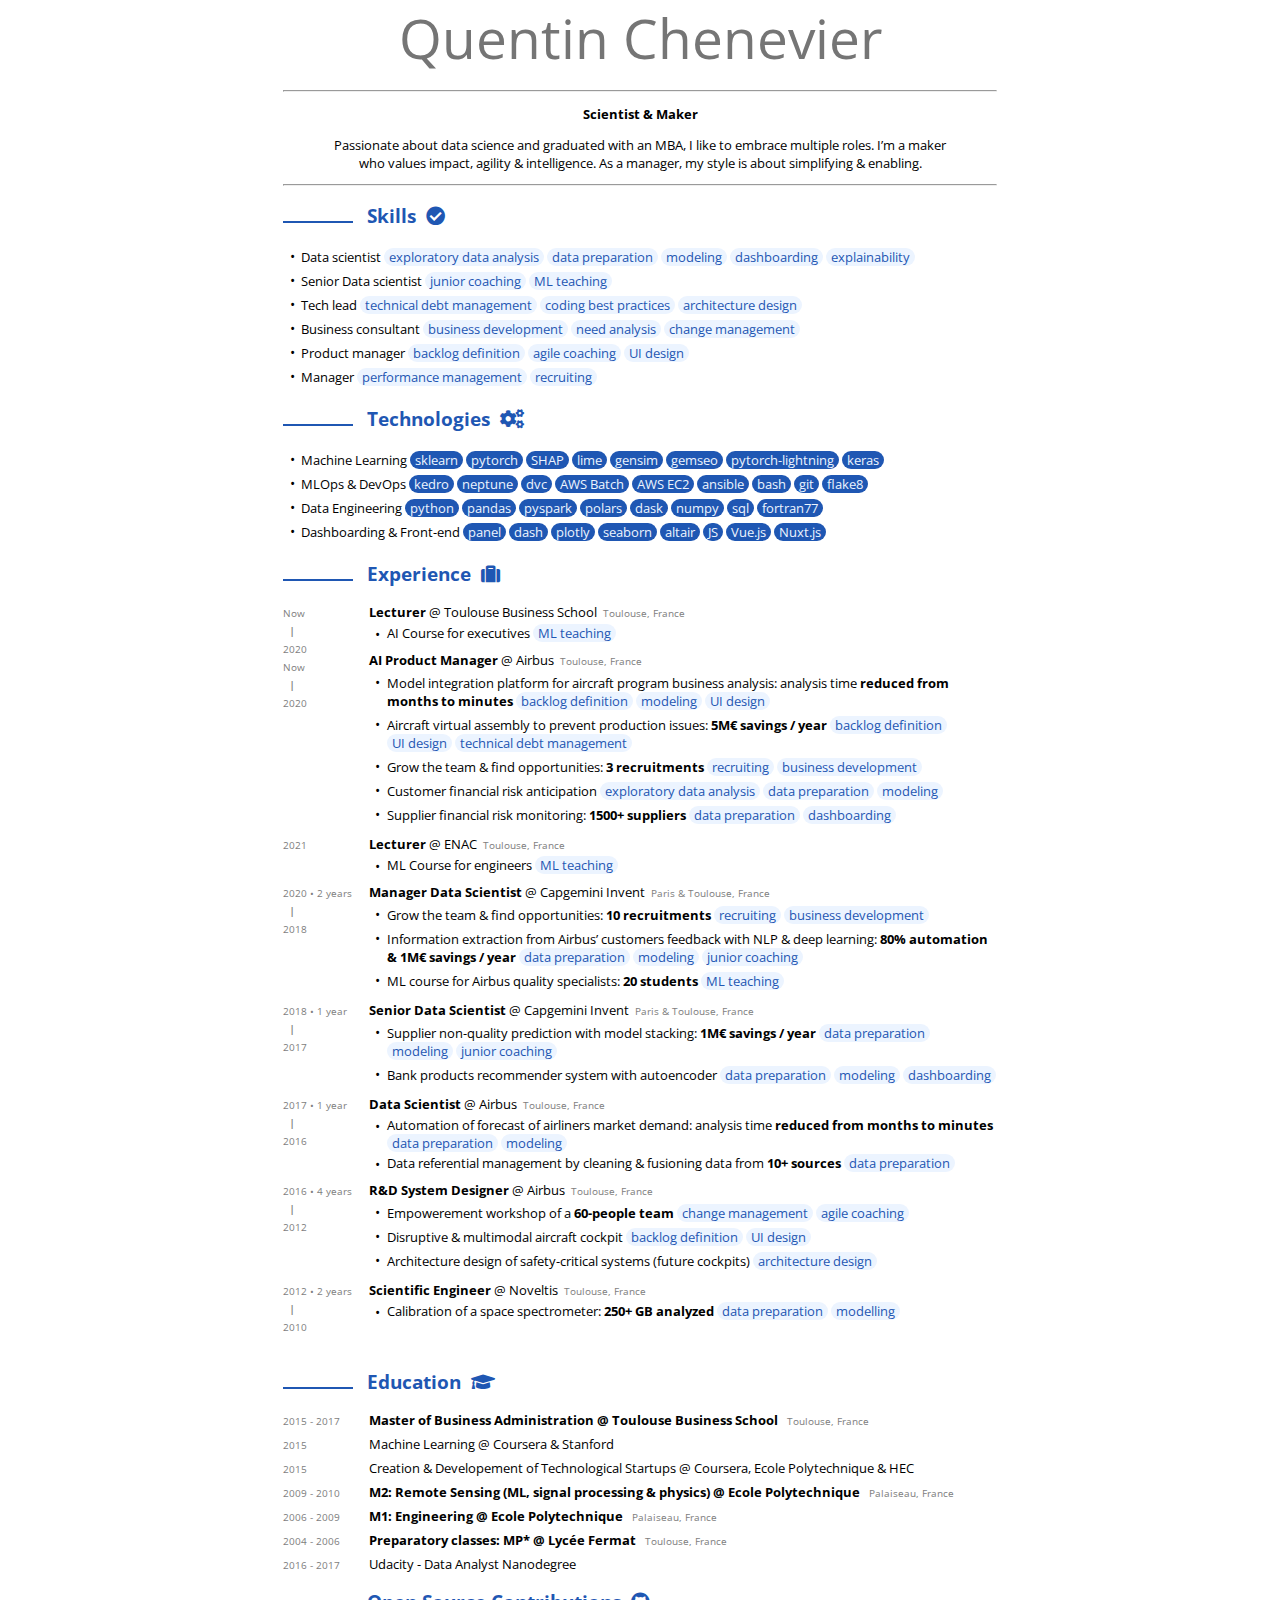
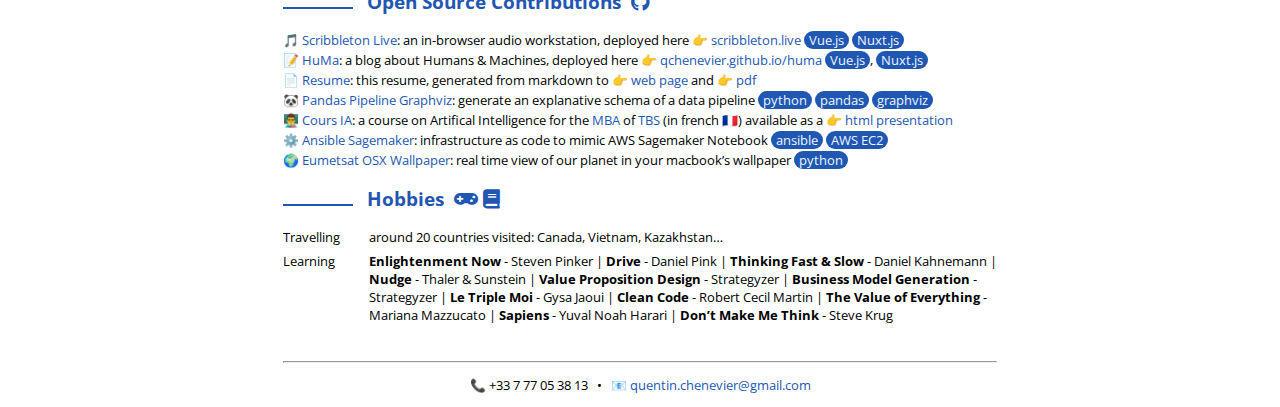
==== commit b996e731: "update icons & wording" ====
--- a/index.html
+++ b/index.html
@@ -32,7 +32,7 @@
 <p>Passionate about data science and graduated with an MBA, I like to embrace multiple roles. I’m a maker who values impact, agility &amp; intelligence. As a manager, my style is about simplifying &amp; enabling.</p>
 </blockquote>
 <hr />
-<h2 id="skills">Skills  <i class="fas fa-user-cog"></i></h2>
+<h2 id="skills">Skills  <i class="fa fa-check-circle"></i></h2>
 <ul>
 <li><p>Data scientist <sk>exploratory data analysis</sk> <sk>data preparation</sk> <sk>modeling</sk> <sk>dashboarding</sk> <sk>explainability</sk></p></li>
 <li><p>Senior Data scientist <sk>junior coaching</sk> <sk>ML teaching</sk></p></li>
@@ -41,7 +41,7 @@
 <li><p>Product manager <sk>backlog definition</sk> <sk>agile coaching</sk> <sk>UI design</sk></p></li>
 <li><p>Manager <sk>performance management</sk> <sk>recruiting</sk></p></li>
 </ul>
-<h2 id="tech-mastery">Tech mastery  <i class="fa fa-check-circle"></i></h2>
+<h2 id="technologies">Technologies  <i class="fa fa-cogs"></i></h2>
 <ul>
 <li><p>Machine Learning <tk>sklearn</tk> <tk>pytorch</tk> <tk>SHAP</tk> <tk>lime</tk> <tk>gensim</tk> <tk>gemseo</tk> <tk>pytorch-lightning</tk> <tk>keras</tk></p></li>
 <li><p>MLOps &amp; DevOps <tk>kedro</tk> <tk>neptune</tk> <tk>dvc</tk> <tk>AWS Batch</tk> <tk>AWS EC2</tk> <tk>ansible</tk> <tk>bash</tk> <tk>git</tk> <tk>flake8</tk></p></li>
@@ -109,6 +109,7 @@
 </ul>
 </dd>
 </dl>
+<p></br></p>
 <h2 id="education">Education  <i class="fa fa-graduation-cap"></i></h2>
 <dl>
 <dt><date>2015 - 2017</date></dt>
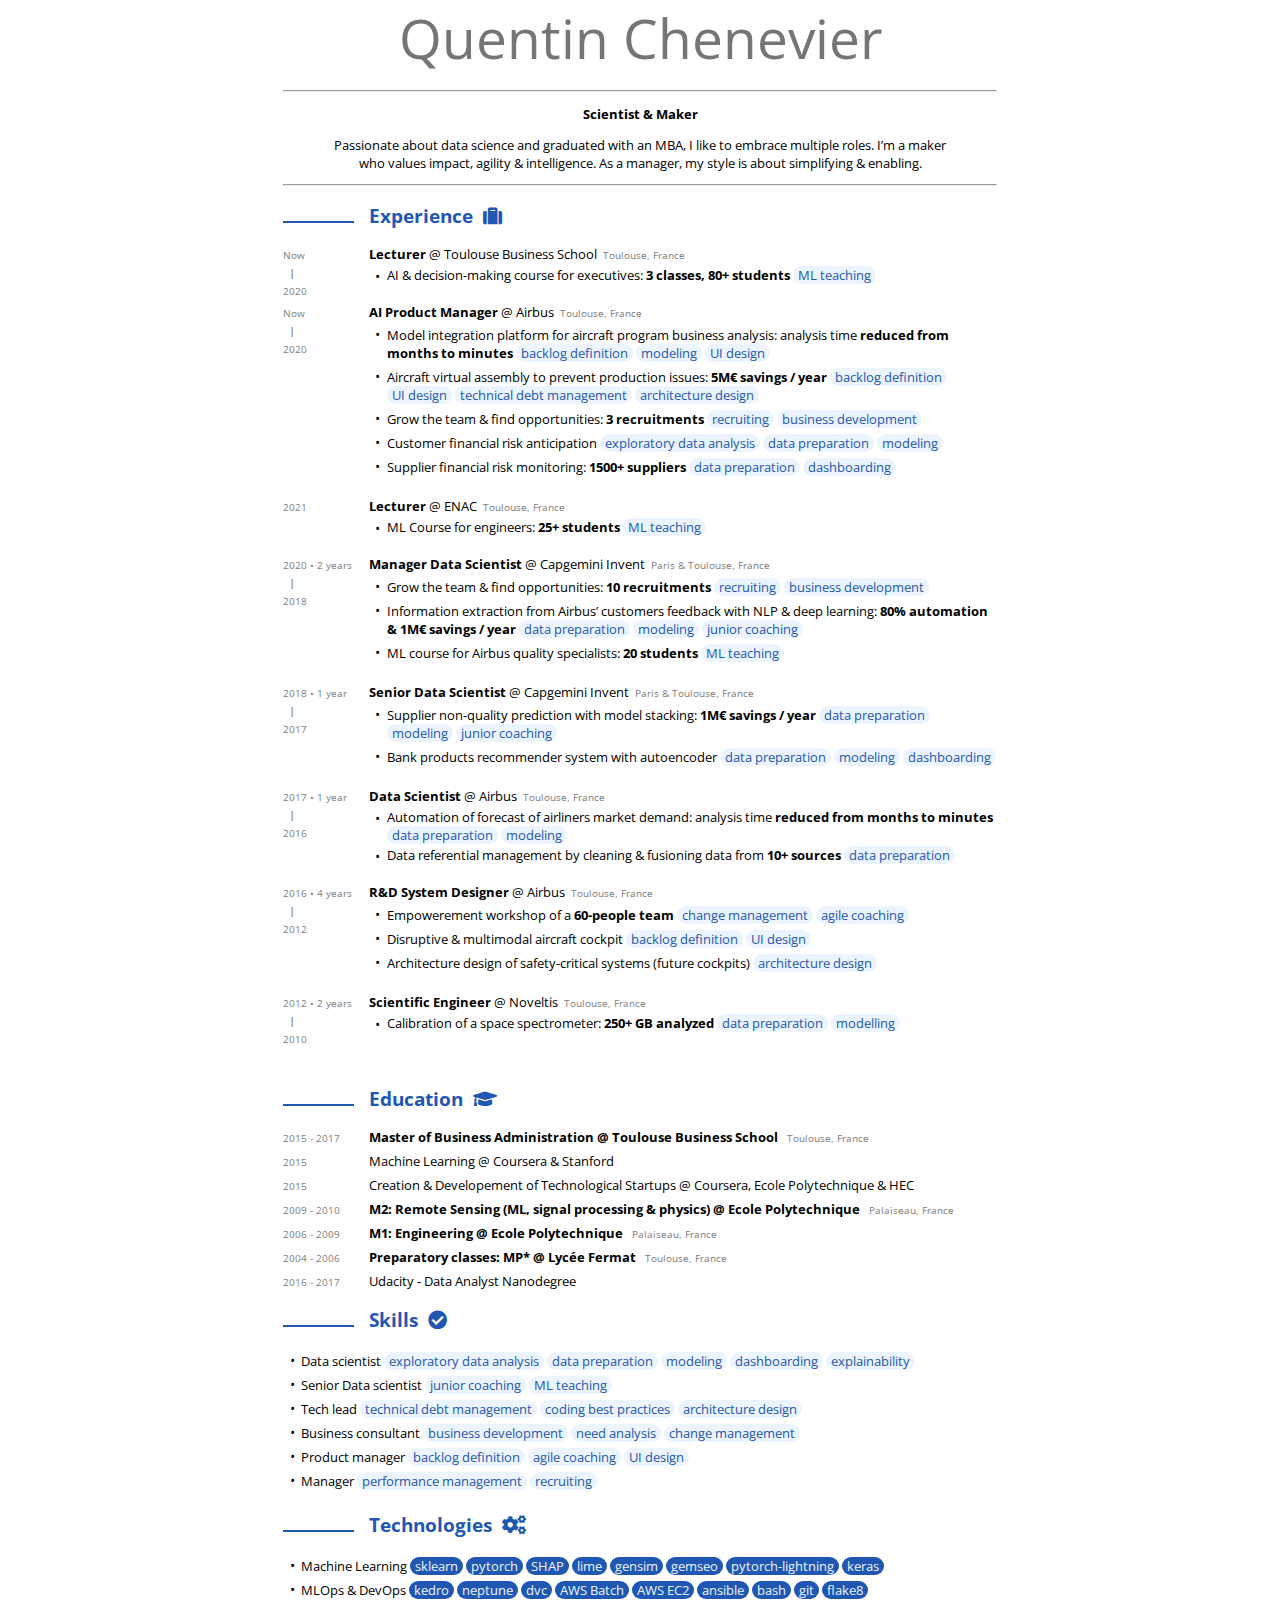
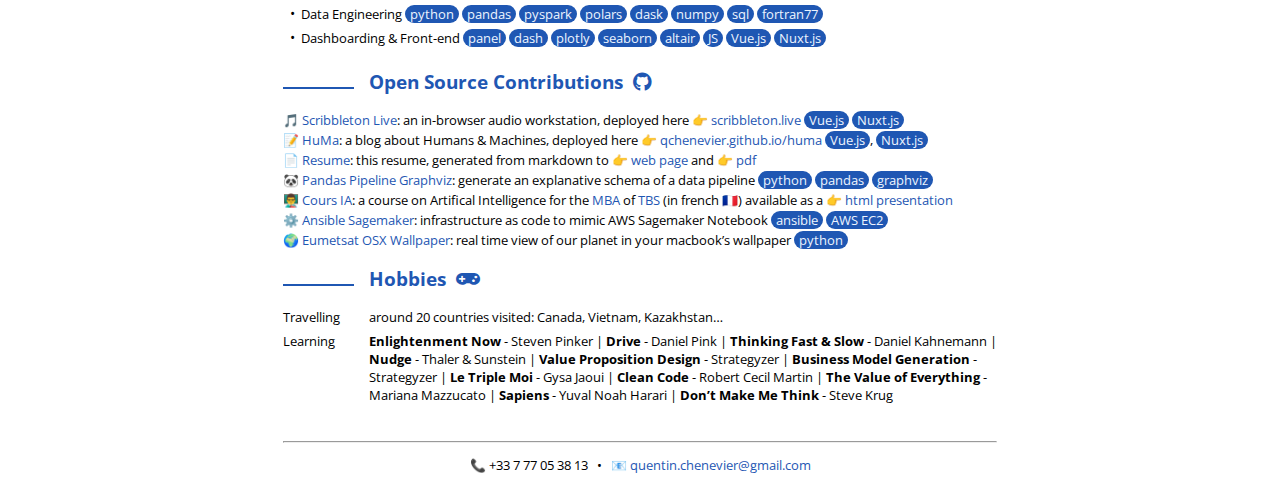
==== commit 5ffdf04e: "polishing" ====
--- a/index.html
+++ b/index.html
@@ -32,35 +32,19 @@
 <p>Passionate about data science and graduated with an MBA, I like to embrace multiple roles. I’m a maker who values impact, agility &amp; intelligence. As a manager, my style is about simplifying &amp; enabling.</p>
 </blockquote>
 <hr />
-<h2 id="skills">Skills  <i class="fa fa-check-circle"></i></h2>
-<ul>
-<li><p>Data scientist <sk>exploratory data analysis</sk> <sk>data preparation</sk> <sk>modeling</sk> <sk>dashboarding</sk> <sk>explainability</sk></p></li>
-<li><p>Senior Data scientist <sk>junior coaching</sk> <sk>ML teaching</sk></p></li>
-<li><p>Tech lead <sk>technical debt management</sk> <sk>coding best practices</sk> <sk>architecture design</sk></p></li>
-<li><p>Business consultant <sk>business development</sk> <sk>need analysis</sk> <sk>change management</sk></p></li>
-<li><p>Product manager <sk>backlog definition</sk> <sk>agile coaching</sk> <sk>UI design</sk></p></li>
-<li><p>Manager <sk>performance management</sk> <sk>recruiting</sk></p></li>
-</ul>
-<h2 id="technologies">Technologies  <i class="fa fa-cogs"></i></h2>
-<ul>
-<li><p>Machine Learning <tk>sklearn</tk> <tk>pytorch</tk> <tk>SHAP</tk> <tk>lime</tk> <tk>gensim</tk> <tk>gemseo</tk> <tk>pytorch-lightning</tk> <tk>keras</tk></p></li>
-<li><p>MLOps &amp; DevOps <tk>kedro</tk> <tk>neptune</tk> <tk>dvc</tk> <tk>AWS Batch</tk> <tk>AWS EC2</tk> <tk>ansible</tk> <tk>bash</tk> <tk>git</tk> <tk>flake8</tk></p></li>
-<li><p>Data Engineering <tk>python</tk> <tk>pandas</tk> <tk>pyspark</tk> <tk>polars</tk> <tk>dask</tk> <tk>numpy</tk> <tk>sql</tk> <tk>fortran77</tk></p></li>
-<li><p>Dashboarding &amp; Front-end <tk>panel</tk> <tk>dash</tk> <tk>plotly</tk> <tk>seaborn</tk> <tk>altair</tk> <tk>JS</tk> <tk>Vue.js</tk> <tk>Nuxt.js</tk></p></li>
-</ul>
 <h2 id="experience">Experience  <i class="fa fa-suitcase"></i></h2>
 <dl>
 <dt><date>Now</br>⎹</br>2020</date></dt>
 <dd><p><strong>Lecturer</strong> @ Toulouse Business School<lite>Toulouse, France</lite></p>
 <ul>
-<li>AI Course for executives <sk>ML teaching</sk></li>
+<li>AI &amp; decision-making course for executives: <strong>3 classes, 80+ students</strong> <sk>ML teaching</sk></li>
 </ul>
 </dd>
 <dt><date>Now</br>⎹</br>2020</date></dt>
 <dd><p><strong>AI Product Manager</strong> @ Airbus<lite>Toulouse, France</lite></p>
 <ul>
 <li><p>Model integration platform for aircraft program business analysis: analysis time <strong>reduced from months to minutes</strong> <sk>backlog definition</sk> <sk>modeling</sk> <sk>UI design</sk></p></li>
-<li><p>Aircraft virtual assembly to prevent production issues: <strong>5M€ savings / year</strong> <sk>backlog definition</sk> <sk>UI design</sk> <sk>technical debt management</sk></p></li>
+<li><p>Aircraft virtual assembly to prevent production issues: <strong>5M€ savings / year</strong> <sk>backlog definition</sk> <sk>UI design</sk> <sk>technical debt management</sk> <sk>architecture design</sk></p></li>
 <li><p>Grow the team &amp; find opportunities: <strong>3 recruitments</strong> <sk>recruiting</sk> <sk>business development</sk></p></li>
 <li><p>Customer financial risk anticipation <sk>exploratory data analysis</sk> <sk>data preparation</sk> <sk>modeling</sk></p></li>
 <li><p>Supplier financial risk monitoring: <strong>1500+ suppliers</strong> <sk>data preparation</sk> <sk>dashboarding</sk></p></li>
@@ -69,7 +53,7 @@
 <dt><date>2021</date></dt>
 <dd><p><strong>Lecturer</strong> @ ENAC<lite>Toulouse, France</lite></p>
 <ul>
-<li>ML Course for engineers <sk>ML teaching</sk></li>
+<li>ML Course for engineers: <strong>25+ students</strong> <sk>ML teaching</sk></li>
 </ul>
 </dd>
 <dt><date>2020 • 2 years</br>⎹</br>2018</date></dt>
@@ -134,6 +118,22 @@
 <dd>Udacity - Data Analyst Nanodegree
 </dd>
 </dl>
+<h2 id="skills">Skills  <i class="fa fa-check-circle"></i></h2>
+<ul>
+<li><p>Data scientist <sk>exploratory data analysis</sk> <sk>data preparation</sk> <sk>modeling</sk> <sk>dashboarding</sk> <sk>explainability</sk></p></li>
+<li><p>Senior Data scientist <sk>junior coaching</sk> <sk>ML teaching</sk></p></li>
+<li><p>Tech lead <sk>technical debt management</sk> <sk>coding best practices</sk> <sk>architecture design</sk></p></li>
+<li><p>Business consultant <sk>business development</sk> <sk>need analysis</sk> <sk>change management</sk></p></li>
+<li><p>Product manager <sk>backlog definition</sk> <sk>agile coaching</sk> <sk>UI design</sk></p></li>
+<li><p>Manager <sk>performance management</sk> <sk>recruiting</sk></p></li>
+</ul>
+<h2 id="technologies">Technologies  <i class="fa fa-cogs"></i></h2>
+<ul>
+<li><p>Machine Learning <tk>sklearn</tk> <tk>pytorch</tk> <tk>SHAP</tk> <tk>lime</tk> <tk>gensim</tk> <tk>gemseo</tk> <tk>pytorch-lightning</tk> <tk>keras</tk></p></li>
+<li><p>MLOps &amp; DevOps <tk>kedro</tk> <tk>neptune</tk> <tk>dvc</tk> <tk>AWS Batch</tk> <tk>AWS EC2</tk> <tk>ansible</tk> <tk>bash</tk> <tk>git</tk> <tk>flake8</tk></p></li>
+<li><p>Data Engineering <tk>python</tk> <tk>pandas</tk> <tk>pyspark</tk> <tk>polars</tk> <tk>dask</tk> <tk>numpy</tk> <tk>sql</tk> <tk>fortran77</tk></p></li>
+<li><p>Dashboarding &amp; Front-end <tk>panel</tk> <tk>dash</tk> <tk>plotly</tk> <tk>seaborn</tk> <tk>altair</tk> <tk>JS</tk> <tk>Vue.js</tk> <tk>Nuxt.js</tk></p></li>
+</ul>
 <h2 id="open-source-contributions">Open Source Contributions  <i class="fab fa-github"></i></h2>
 <p><a href="https://github.com/qchenevier/scribbleton-live">🎵 Scribbleton Live</a>: an in-browser audio workstation, deployed here <a href="https://scribbleton.live/">👉 scribbleton.live</a> <tk>Vue.js</tk> <tk>Nuxt.js</tk></p>
 <p><a href="https://github.com/qchenevier/huma">📝 HuMa</a>: a blog about Humans &amp; Machines, deployed here <a href="https://qchenevier.github.io/huma/">👉 qchenevier.github.io/huma</a> <tk>Vue.js</tk>, <tk>Nuxt.js</tk></p>
@@ -142,7 +142,7 @@
 <p><a href="https://github.com/qchenevier/cours-IA">👨‍🏫 Cours IA</a>: a course on Artifical Intelligence for the <a href="https://www.tbs-education.fr/formation/global-executive-mba/">MBA</a> of <a href="https://www.tbs-education.fr/">TBS</a> (in french 🇫🇷) available as a <a href="https://qchenevier.github.io/cours-IA/cours_12h_presentiel.html">👉 html presentation</a></p>
 <p><a href="https://github.com/qchenevier/ansible_sagemaker">⚙️ Ansible Sagemaker</a>: infrastructure as code to mimic AWS Sagemaker Notebook <tk>ansible</tk> <tk>AWS EC2</tk></p>
 <p><a href="https://github.com/qchenevier/eumetsat-osx-wallpaper">🌍 Eumetsat OSX Wallpaper</a>: real time view of our planet in your macbook’s wallpaper <tk>python</tk></p>
-<h2 id="hobbies">Hobbies  <i class="fa fa-gamepad"></i> <i class="fa fa-book"></i></h2>
+<h2 id="hobbies">Hobbies  <i class="fa fa-gamepad"></i></h2>
 <dl>
 <dt>Travelling</dt>
 <dd>around 20 countries visited: Canada, Vietnam, Kazakhstan…
--- a/style.css
+++ b/style.css
@@ -44,8 +44,8 @@
     content: "";
     display: inline-block;
     margin-right: 2%;
-    width: calc(var(--side-bar-size) - 16px);
-    /* width: 12%; */
+    /* width: calc(var(--side-bar-size) - 16px); */
+    width: 10%;
     height: 2px;
     background-color: var(--color-outline);
 }
@@ -84,6 +84,11 @@
 
 date {
     text-align: right;
+    line-height: 0.1em;
+}
+
+bar {
+    font-size: 0.1em
 }
 
 sk, tk {
@@ -123,9 +128,9 @@
 }
 
 ul {
-    margin-bottom: 8px;
+    margin-bottom: 18px;
     margin-top: 0px;
-    padding-inline-start: 18px;
+    padding-left: 18px;
 }
 
 li {
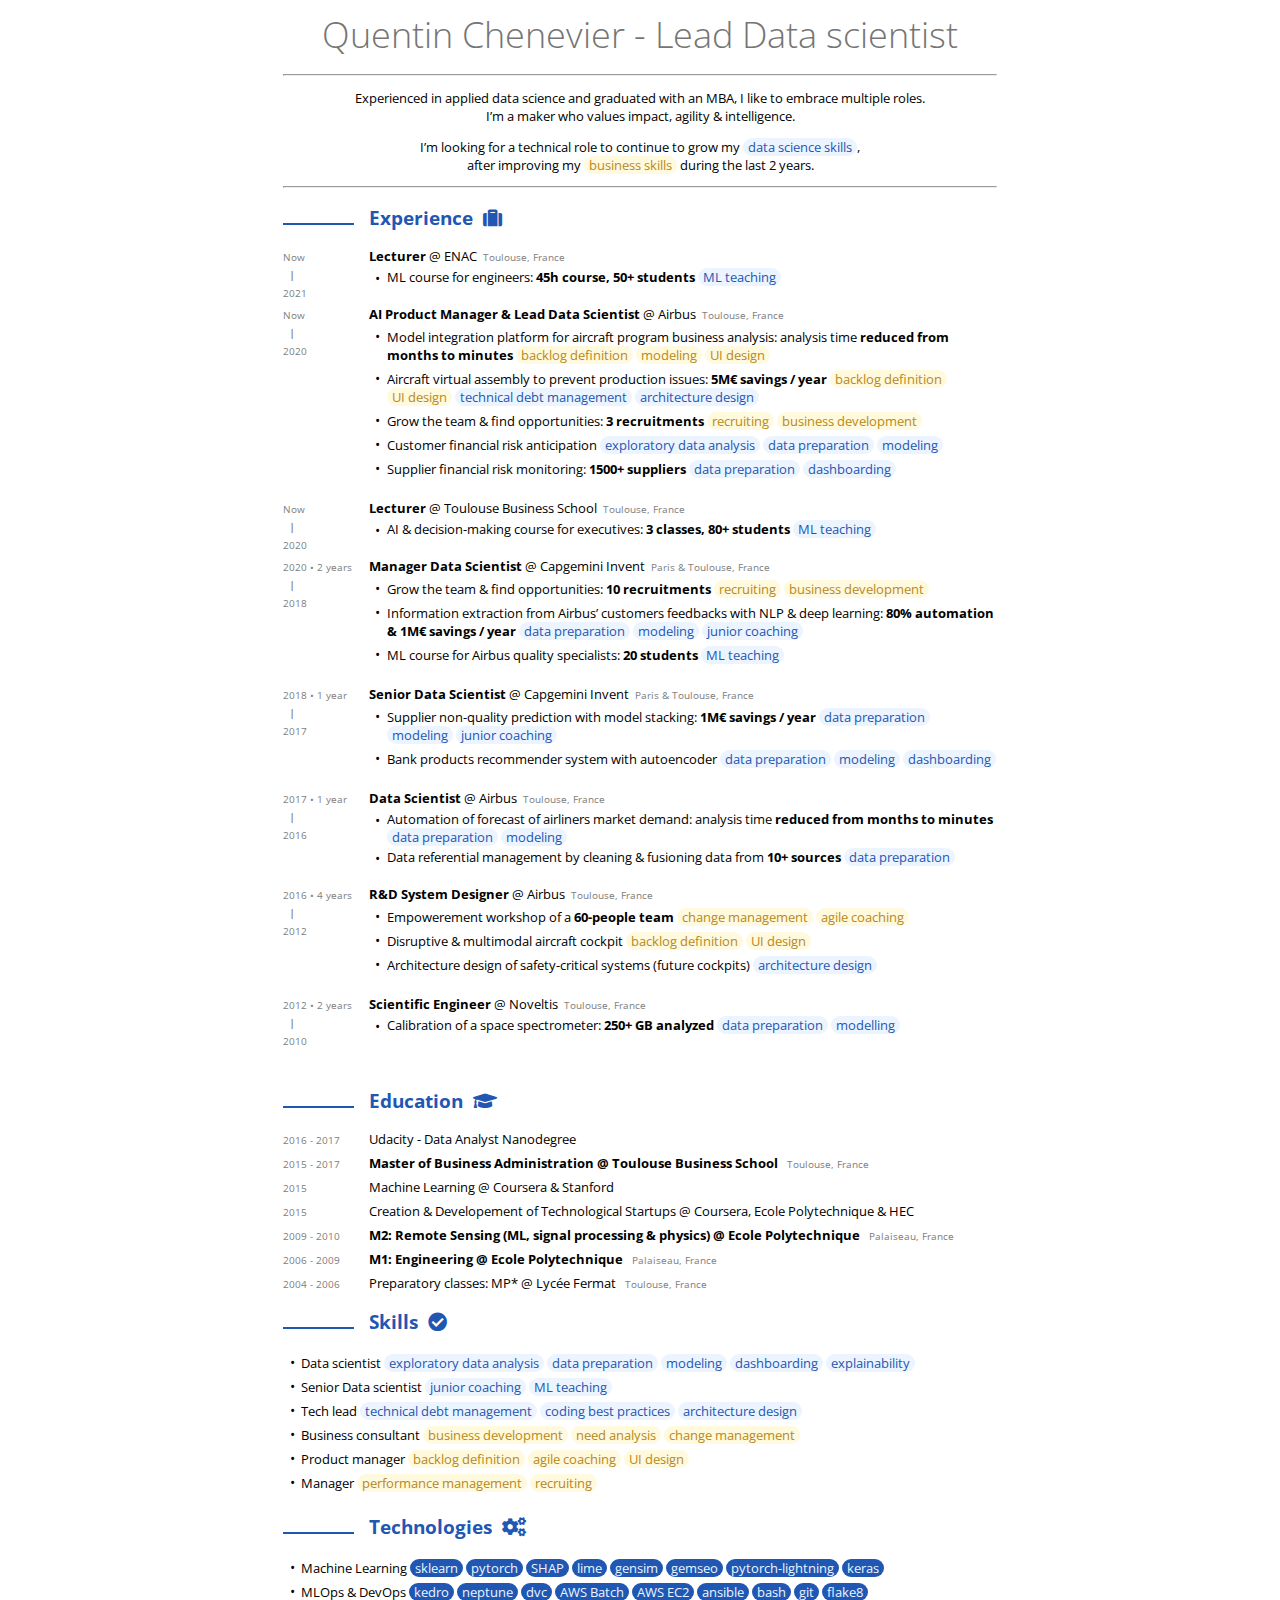
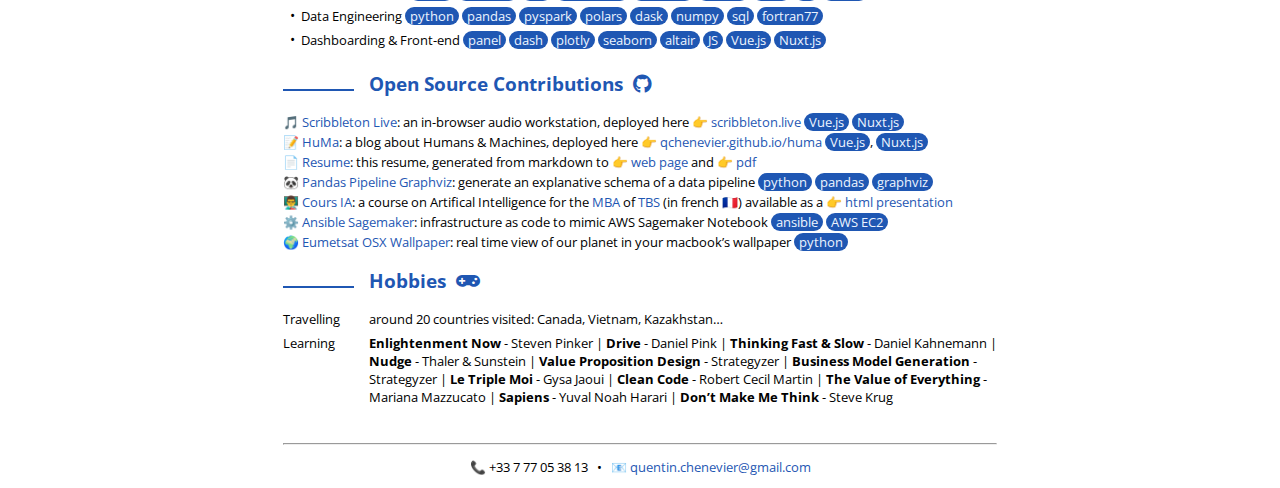
==== commit 8ced7a7d: "update" ====
--- a/index.html
+++ b/index.html
@@ -4,7 +4,7 @@
   <meta charset="utf-8" />
   <meta name="generator" content="pandoc" />
   <meta name="viewport" content="width=device-width, initial-scale=1.0, user-scalable=yes" />
-  <title>Quentin Chenevier</title>
+  <title>Quentin Chenevier - Lead Data scientist</title>
   <style>
     code{white-space: pre-wrap;}
     span.smallcaps{font-variant: small-caps;}
@@ -22,80 +22,83 @@
 </head>
 <body>
 <header id="title-block-header">
-<h1 class="title">Quentin Chenevier</h1>
+<h1 class="title">Quentin Chenevier - Lead Data scientist</h1>
 </header>
 <hr />
 <blockquote>
-<p><strong>Scientist &amp; Maker</strong></p>
+<p>Experienced in applied data science and graduated with an MBA, I like to embrace multiple roles.<br>I’m a maker who values impact, agility &amp; intelligence.</p>
 </blockquote>
 <blockquote>
-<p>Passionate about data science and graduated with an MBA, I like to embrace multiple roles. I’m a maker who values impact, agility &amp; intelligence. As a manager, my style is about simplifying &amp; enabling.</p>
+<p>I’m looking for a technical role to continue to grow my <ds>data science skills</ds>,<br>after improving my <biz>business skills</biz> during the last 2 years.</p>
 </blockquote>
 <hr />
 <h2 id="experience">Experience  <i class="fa fa-suitcase"></i></h2>
 <dl>
+<dt><date>Now</br>⎹</br>2021</date></dt>
+<dd><p><strong>Lecturer</strong> @ ENAC<lite>Toulouse, France</lite></p>
+<ul>
+<li>ML course for engineers: <strong>45h course, 50+ students</strong> <ds>ML teaching</ds></li>
+</ul>
+</dd>
+<dt><date>Now</br>⎹</br>2020</date></dt>
+<dd><p><strong>AI Product Manager &amp; Lead Data Scientist</strong> @ Airbus<lite>Toulouse, France</lite></p>
+<ul>
+<li><p>Model integration platform for aircraft program business analysis: analysis time <strong>reduced from months to minutes</strong> <biz>backlog definition</biz> <biz>modeling</biz> <biz>UI design</biz></p></li>
+<li><p>Aircraft virtual assembly to prevent production issues: <strong>5M€ savings / year</strong> <biz>backlog definition</biz> <biz>UI design</biz> <ds>technical debt management</ds> <ds>architecture design</ds></p></li>
+<li><p>Grow the team &amp; find opportunities: <strong>3 recruitments</strong> <biz>recruiting</biz> <biz>business development</biz></p></li>
+<li><p>Customer financial risk anticipation <ds>exploratory data analysis</ds> <ds>data preparation</ds> <ds>modeling</ds></p></li>
+<li><p>Supplier financial risk monitoring: <strong>1500+ suppliers</strong> <ds>data preparation</ds> <ds>dashboarding</ds></p></li>
+</ul>
+</dd>
 <dt><date>Now</br>⎹</br>2020</date></dt>
 <dd><p><strong>Lecturer</strong> @ Toulouse Business School<lite>Toulouse, France</lite></p>
 <ul>
-<li>AI &amp; decision-making course for executives: <strong>3 classes, 80+ students</strong> <sk>ML teaching</sk></li>
-</ul>
-</dd>
-<dt><date>Now</br>⎹</br>2020</date></dt>
-<dd><p><strong>AI Product Manager</strong> @ Airbus<lite>Toulouse, France</lite></p>
-<ul>
-<li><p>Model integration platform for aircraft program business analysis: analysis time <strong>reduced from months to minutes</strong> <sk>backlog definition</sk> <sk>modeling</sk> <sk>UI design</sk></p></li>
-<li><p>Aircraft virtual assembly to prevent production issues: <strong>5M€ savings / year</strong> <sk>backlog definition</sk> <sk>UI design</sk> <sk>technical debt management</sk> <sk>architecture design</sk></p></li>
-<li><p>Grow the team &amp; find opportunities: <strong>3 recruitments</strong> <sk>recruiting</sk> <sk>business development</sk></p></li>
-<li><p>Customer financial risk anticipation <sk>exploratory data analysis</sk> <sk>data preparation</sk> <sk>modeling</sk></p></li>
-<li><p>Supplier financial risk monitoring: <strong>1500+ suppliers</strong> <sk>data preparation</sk> <sk>dashboarding</sk></p></li>
-</ul>
-</dd>
-<dt><date>2021</date></dt>
-<dd><p><strong>Lecturer</strong> @ ENAC<lite>Toulouse, France</lite></p>
-<ul>
-<li>ML Course for engineers: <strong>25+ students</strong> <sk>ML teaching</sk></li>
+<li>AI &amp; decision-making course for executives: <strong>3 classes, 80+ students</strong> <ds>ML teaching</ds></li>
 </ul>
 </dd>
 <dt><date>2020 • 2 years</br>⎹</br>2018</date></dt>
 <dd><p><strong>Manager Data Scientist</strong> @ Capgemini Invent<lite>Paris &amp; Toulouse, France</lite></p>
 <ul>
-<li><p>Grow the team &amp; find opportunities: <strong>10 recruitments</strong> <sk>recruiting</sk> <sk>business development</sk></p></li>
-<li><p>Information extraction from Airbus’ customers feedback with NLP &amp; deep learning: <strong>80% automation &amp; 1M€ savings / year</strong> <sk>data preparation</sk> <sk>modeling</sk> <sk>junior coaching</sk></p></li>
-<li><p>ML course for Airbus quality specialists: <strong>20 students</strong> <sk>ML teaching</sk></p></li>
+<li><p>Grow the team &amp; find opportunities: <strong>10 recruitments</strong> <biz>recruiting</biz> <biz>business development</biz></p></li>
+<li><p>Information extraction from Airbus’ customers feedbacks with NLP &amp; deep learning: <strong>80% automation &amp; 1M€ savings / year</strong> <ds>data preparation</ds> <ds>modeling</ds> <ds>junior coaching</ds></p></li>
+<li><p>ML course for Airbus quality specialists: <strong>20 students</strong> <ds>ML teaching</ds></p></li>
 </ul>
 </dd>
 <dt><date>2018 • 1 year</br>⎹</br>2017</date></dt>
 <dd><p><strong>Senior Data Scientist</strong> @ Capgemini Invent<lite>Paris &amp; Toulouse, France</lite></p>
 <ul>
-<li><p>Supplier non-quality prediction with model stacking: <strong>1M€ savings / year</strong> <sk>data preparation</sk> <sk>modeling</sk> <sk>junior coaching</sk></p></li>
-<li><p>Bank products recommender system with autoencoder <sk>data preparation</sk> <sk>modeling</sk> <sk>dashboarding</sk></p></li>
+<li><p>Supplier non-quality prediction with model stacking: <strong>1M€ savings / year</strong> <ds>data preparation</ds> <ds>modeling</ds> <ds>junior coaching</ds></p></li>
+<li><p>Bank products recommender system with autoencoder <ds>data preparation</ds> <ds>modeling</ds> <ds>dashboarding</ds></p></li>
 </ul>
 </dd>
 <dt><date>2017 • 1 year</br>⎹</br>2016</date></dt>
 <dd><p><strong>Data Scientist</strong> @ Airbus<lite>Toulouse, France</lite></p>
 <ul>
-<li>Automation of forecast of airliners market demand: analysis time <strong>reduced from months to minutes</strong> <sk>data preparation</sk> <sk>modeling</sk></li>
-<li>Data referential management by cleaning &amp; fusioning data from <strong>10+ sources</strong> <sk>data preparation</sk></li>
+<li>Automation of forecast of airliners market demand: analysis time <strong>reduced from months to minutes</strong> <ds>data preparation</ds> <ds>modeling</ds></li>
+<li>Data referential management by cleaning &amp; fusioning data from <strong>10+ sources</strong> <ds>data preparation</ds></li>
 </ul>
 </dd>
 <dt><date>2016 • 4 years</br>⎹</br>2012</date></dt>
 <dd><p><strong>R&amp;D System Designer</strong> @ Airbus<lite>Toulouse, France</lite></p>
 <ul>
-<li><p>Empowerement workshop of a <strong>60-people team</strong> <sk>change management</sk> <sk>agile coaching</sk></p></li>
-<li><p>Disruptive &amp; multimodal aircraft cockpit <sk>backlog definition</sk> <sk>UI design</sk></p></li>
-<li><p>Architecture design of safety-critical systems (future cockpits) <sk>architecture design</sk></p></li>
+<li><p>Empowerement workshop of a <strong>60-people team</strong> <biz>change management</biz> <biz>agile coaching</biz></p></li>
+<li><p>Disruptive &amp; multimodal aircraft cockpit <biz>backlog definition</biz> <biz>UI design</biz></p></li>
+<li><p>Architecture design of safety-critical systems (future cockpits) <ds>architecture design</ds></p></li>
 </ul>
 </dd>
 <dt><date>2012 • 2 years</br>⎹</br>2010</date></dt>
 <dd><p><strong>Scientific Engineer</strong> @ Noveltis<lite>Toulouse, France</lite></p>
 <ul>
-<li>Calibration of a space spectrometer: <strong>250+ GB analyzed</strong> <sk>data preparation</sk> <sk>modelling</sk></li>
+<li>Calibration of a space spectrometer: <strong>250+ GB analyzed</strong> <ds>data preparation</ds> <ds>modelling</ds></li>
 </ul>
 </dd>
 </dl>
 <p></br></p>
 <h2 id="education">Education  <i class="fa fa-graduation-cap"></i></h2>
 <dl>
+<dt><date>2016 - 2017</date></dt>
+<dd>Udacity - Data Analyst Nanodegree
+</dd>
 <dt><date>2015 - 2017</date></dt>
 <dd><strong>Master of Business Administration @ Toulouse Business School</strong> <lite>Toulouse, France</lite>
 </dd>
@@ -112,36 +115,33 @@
 <dd><strong>M1: Engineering @ Ecole Polytechnique</strong> <lite>Palaiseau, France</lite>
 </dd>
 <dt><date>2004 - 2006</date></dt>
-<dd><strong>Preparatory classes: MP* @ Lycée Fermat</strong> <lite>Toulouse, France</lite>
-</dd>
-<dt><date>2016 - 2017</date></dt>
-<dd>Udacity - Data Analyst Nanodegree
+<dd>Preparatory classes: MP* @ Lycée Fermat <lite>Toulouse, France</lite>
 </dd>
 </dl>
 <h2 id="skills">Skills  <i class="fa fa-check-circle"></i></h2>
 <ul>
-<li><p>Data scientist <sk>exploratory data analysis</sk> <sk>data preparation</sk> <sk>modeling</sk> <sk>dashboarding</sk> <sk>explainability</sk></p></li>
-<li><p>Senior Data scientist <sk>junior coaching</sk> <sk>ML teaching</sk></p></li>
-<li><p>Tech lead <sk>technical debt management</sk> <sk>coding best practices</sk> <sk>architecture design</sk></p></li>
-<li><p>Business consultant <sk>business development</sk> <sk>need analysis</sk> <sk>change management</sk></p></li>
-<li><p>Product manager <sk>backlog definition</sk> <sk>agile coaching</sk> <sk>UI design</sk></p></li>
-<li><p>Manager <sk>performance management</sk> <sk>recruiting</sk></p></li>
+<li><p>Data scientist <ds>exploratory data analysis</ds> <ds>data preparation</ds> <ds>modeling</ds> <ds>dashboarding</ds> <ds>explainability</ds></p></li>
+<li><p>Senior Data scientist <ds>junior coaching</ds> <ds>ML teaching</ds></p></li>
+<li><p>Tech lead <ds>technical debt management</ds> <ds>coding best practices</ds> <ds>architecture design</ds></p></li>
+<li><p>Business consultant <biz>business development</biz> <biz>need analysis</biz> <biz>change management</biz></p></li>
+<li><p>Product manager <biz>backlog definition</biz> <biz>agile coaching</biz> <biz>UI design</biz></p></li>
+<li><p>Manager <biz>performance management</biz> <biz>recruiting</biz></p></li>
 </ul>
 <h2 id="technologies">Technologies  <i class="fa fa-cogs"></i></h2>
 <ul>
-<li><p>Machine Learning <tk>sklearn</tk> <tk>pytorch</tk> <tk>SHAP</tk> <tk>lime</tk> <tk>gensim</tk> <tk>gemseo</tk> <tk>pytorch-lightning</tk> <tk>keras</tk></p></li>
-<li><p>MLOps &amp; DevOps <tk>kedro</tk> <tk>neptune</tk> <tk>dvc</tk> <tk>AWS Batch</tk> <tk>AWS EC2</tk> <tk>ansible</tk> <tk>bash</tk> <tk>git</tk> <tk>flake8</tk></p></li>
-<li><p>Data Engineering <tk>python</tk> <tk>pandas</tk> <tk>pyspark</tk> <tk>polars</tk> <tk>dask</tk> <tk>numpy</tk> <tk>sql</tk> <tk>fortran77</tk></p></li>
-<li><p>Dashboarding &amp; Front-end <tk>panel</tk> <tk>dash</tk> <tk>plotly</tk> <tk>seaborn</tk> <tk>altair</tk> <tk>JS</tk> <tk>Vue.js</tk> <tk>Nuxt.js</tk></p></li>
+<li><p>Machine Learning <tech>sklearn</tech> <tech>pytorch</tech> <tech>SHAP</tech> <tech>lime</tech> <tech>gensim</tech> <tech>gemseo</tech> <tech>pytorch-lightning</tech> <tech>keras</tech></p></li>
+<li><p>MLOps &amp; DevOps <tech>kedro</tech> <tech>neptune</tech> <tech>dvc</tech> <tech>AWS Batch</tech> <tech>AWS EC2</tech> <tech>ansible</tech> <tech>bash</tech> <tech>git</tech> <tech>flake8</tech></p></li>
+<li><p>Data Engineering <tech>python</tech> <tech>pandas</tech> <tech>pyspark</tech> <tech>polars</tech> <tech>dask</tech> <tech>numpy</tech> <tech>sql</tech> <tech>fortran77</tech></p></li>
+<li><p>Dashboarding &amp; Front-end <tech>panel</tech> <tech>dash</tech> <tech>plotly</tech> <tech>seaborn</tech> <tech>altair</tech> <tech>JS</tech> <tech>Vue.js</tech> <tech>Nuxt.js</tech></p></li>
 </ul>
 <h2 id="open-source-contributions">Open Source Contributions  <i class="fab fa-github"></i></h2>
-<p><a href="https://github.com/qchenevier/scribbleton-live">🎵 Scribbleton Live</a>: an in-browser audio workstation, deployed here <a href="https://scribbleton.live/">👉 scribbleton.live</a> <tk>Vue.js</tk> <tk>Nuxt.js</tk></p>
-<p><a href="https://github.com/qchenevier/huma">📝 HuMa</a>: a blog about Humans &amp; Machines, deployed here <a href="https://qchenevier.github.io/huma/">👉 qchenevier.github.io/huma</a> <tk>Vue.js</tk>, <tk>Nuxt.js</tk></p>
+<p><a href="https://github.com/qchenevier/scribbleton-live">🎵 Scribbleton Live</a>: an in-browser audio workstation, deployed here <a href="https://scribbleton.live/">👉 scribbleton.live</a> <tech>Vue.js</tech> <tech>Nuxt.js</tech></p>
+<p><a href="https://github.com/qchenevier/huma">📝 HuMa</a>: a blog about Humans &amp; Machines, deployed here <a href="https://qchenevier.github.io/huma/">👉 qchenevier.github.io/huma</a> <tech>Vue.js</tech>, <tech>Nuxt.js</tech></p>
 <p><a href="https://github.com/qchenevier/resume">📄 Resume</a>: this resume, generated from markdown to <a href="https://raw.githack.com/qchenevier/resume/master/resume.html">👉 web page</a> and <a href="https://raw.githubusercontent.com/qchenevier/resume/master/resume.pdf">👉 pdf</a></p>
-<p><a href="https://github.com/qchenevier/pandas-pipeline-graphviz">🐼 Pandas Pipeline Graphviz</a>: generate an explanative schema of a data pipeline <tk>python</tk> <tk>pandas</tk> <tk>graphviz</tk></p>
+<p><a href="https://github.com/qchenevier/pandas-pipeline-graphviz">🐼 Pandas Pipeline Graphviz</a>: generate an explanative schema of a data pipeline <tech>python</tech> <tech>pandas</tech> <tech>graphviz</tech></p>
 <p><a href="https://github.com/qchenevier/cours-IA">👨‍🏫 Cours IA</a>: a course on Artifical Intelligence for the <a href="https://www.tbs-education.fr/formation/global-executive-mba/">MBA</a> of <a href="https://www.tbs-education.fr/">TBS</a> (in french 🇫🇷) available as a <a href="https://qchenevier.github.io/cours-IA/cours_12h_presentiel.html">👉 html presentation</a></p>
-<p><a href="https://github.com/qchenevier/ansible_sagemaker">⚙️ Ansible Sagemaker</a>: infrastructure as code to mimic AWS Sagemaker Notebook <tk>ansible</tk> <tk>AWS EC2</tk></p>
-<p><a href="https://github.com/qchenevier/eumetsat-osx-wallpaper">🌍 Eumetsat OSX Wallpaper</a>: real time view of our planet in your macbook’s wallpaper <tk>python</tk></p>
+<p><a href="https://github.com/qchenevier/ansible_sagemaker">⚙️ Ansible Sagemaker</a>: infrastructure as code to mimic AWS Sagemaker Notebook <tech>ansible</tech> <tech>AWS EC2</tech></p>
+<p><a href="https://github.com/qchenevier/eumetsat-osx-wallpaper">🌍 Eumetsat OSX Wallpaper</a>: real time view of our planet in your macbook’s wallpaper <tech>python</tech></p>
 <h2 id="hobbies">Hobbies  <i class="fa fa-gamepad"></i></h2>
 <dl>
 <dt>Travelling</dt>
--- a/style.css
+++ b/style.css
@@ -26,12 +26,12 @@
 
 /* Title of the resume */
 h1 {
-    font-size: 55px;
+    font-size: 36px;
     color: #757575;
     text-align: center;
     margin-bottom: 15px;
-    margin-top: 0px;
-    font-weight: normal;
+    margin-top: 10px;
+    font-weight: lighter;
 }
 
 /* Titles of categories */
@@ -91,18 +91,23 @@
     font-size: 0.1em
 }
 
-sk, tk {
+ds, biz , tech {
     border-radius: 12px;
     padding-left: 5px;
     padding-right: 5px;
 }
 
-sk {
+ds {
     background-color:#ecf4ff;
     color: #1f57b3;
 }
 
-tk {
+biz {
+    background-color:#fffadd;
+    color: #b88822;
+}
+
+tech {
     color:#ecf4ff;
     background-color: #1f57b3;
 }
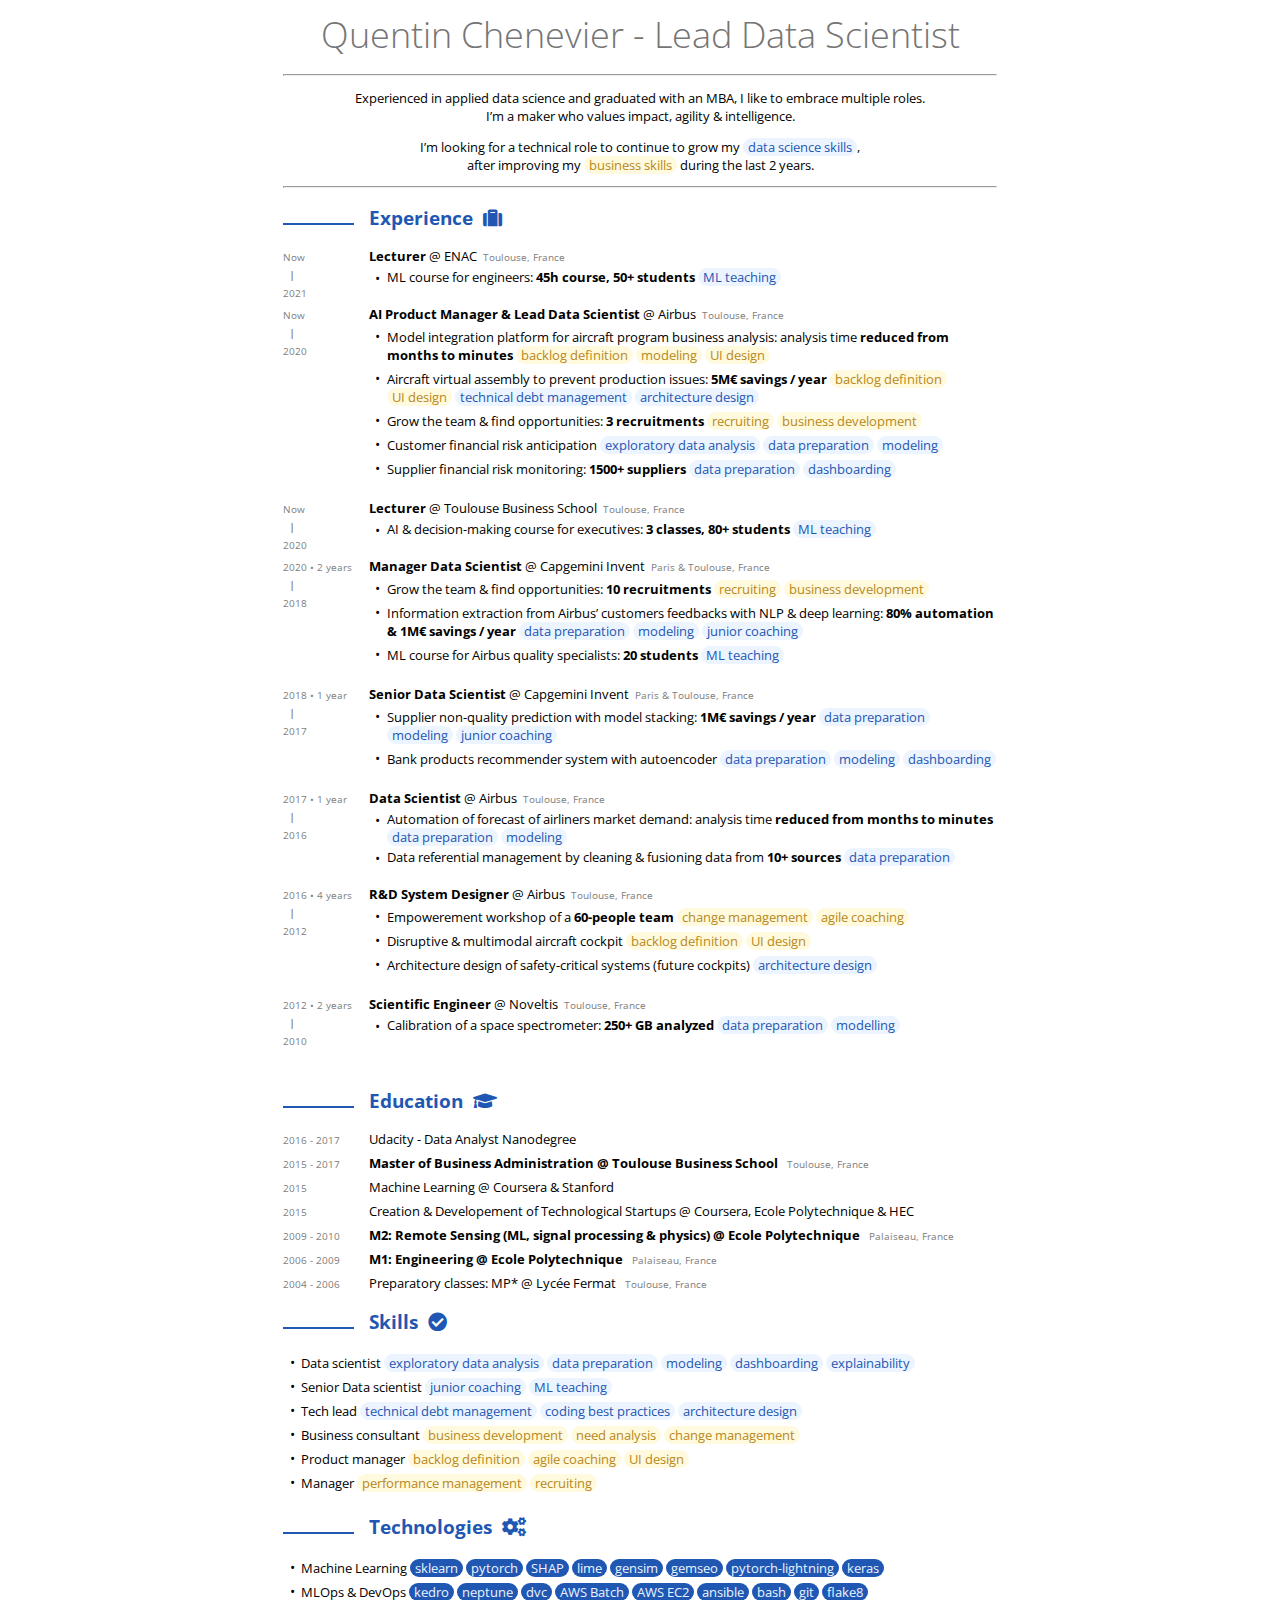
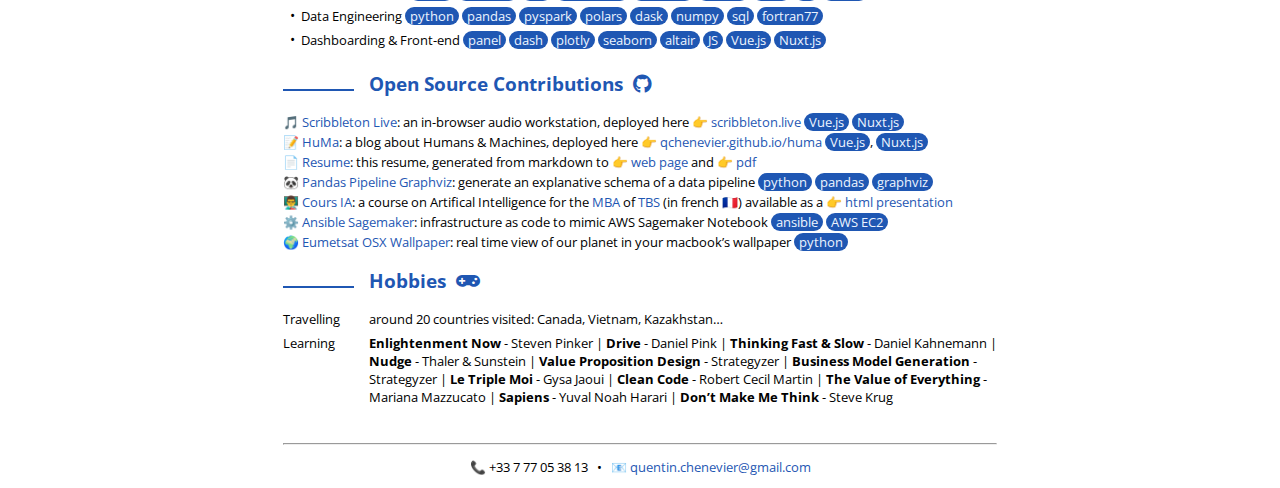
==== commit aa336111: "typo" ====
--- a/index.html
+++ b/index.html
@@ -4,7 +4,7 @@
   <meta charset="utf-8" />
   <meta name="generator" content="pandoc" />
   <meta name="viewport" content="width=device-width, initial-scale=1.0, user-scalable=yes" />
-  <title>Quentin Chenevier - Lead Data scientist</title>
+  <title>Quentin Chenevier - Lead Data Scientist</title>
   <style>
     code{white-space: pre-wrap;}
     span.smallcaps{font-variant: small-caps;}
@@ -22,7 +22,7 @@
 </head>
 <body>
 <header id="title-block-header">
-<h1 class="title">Quentin Chenevier - Lead Data scientist</h1>
+<h1 class="title">Quentin Chenevier - Lead Data Scientist</h1>
 </header>
 <hr />
 <blockquote>
